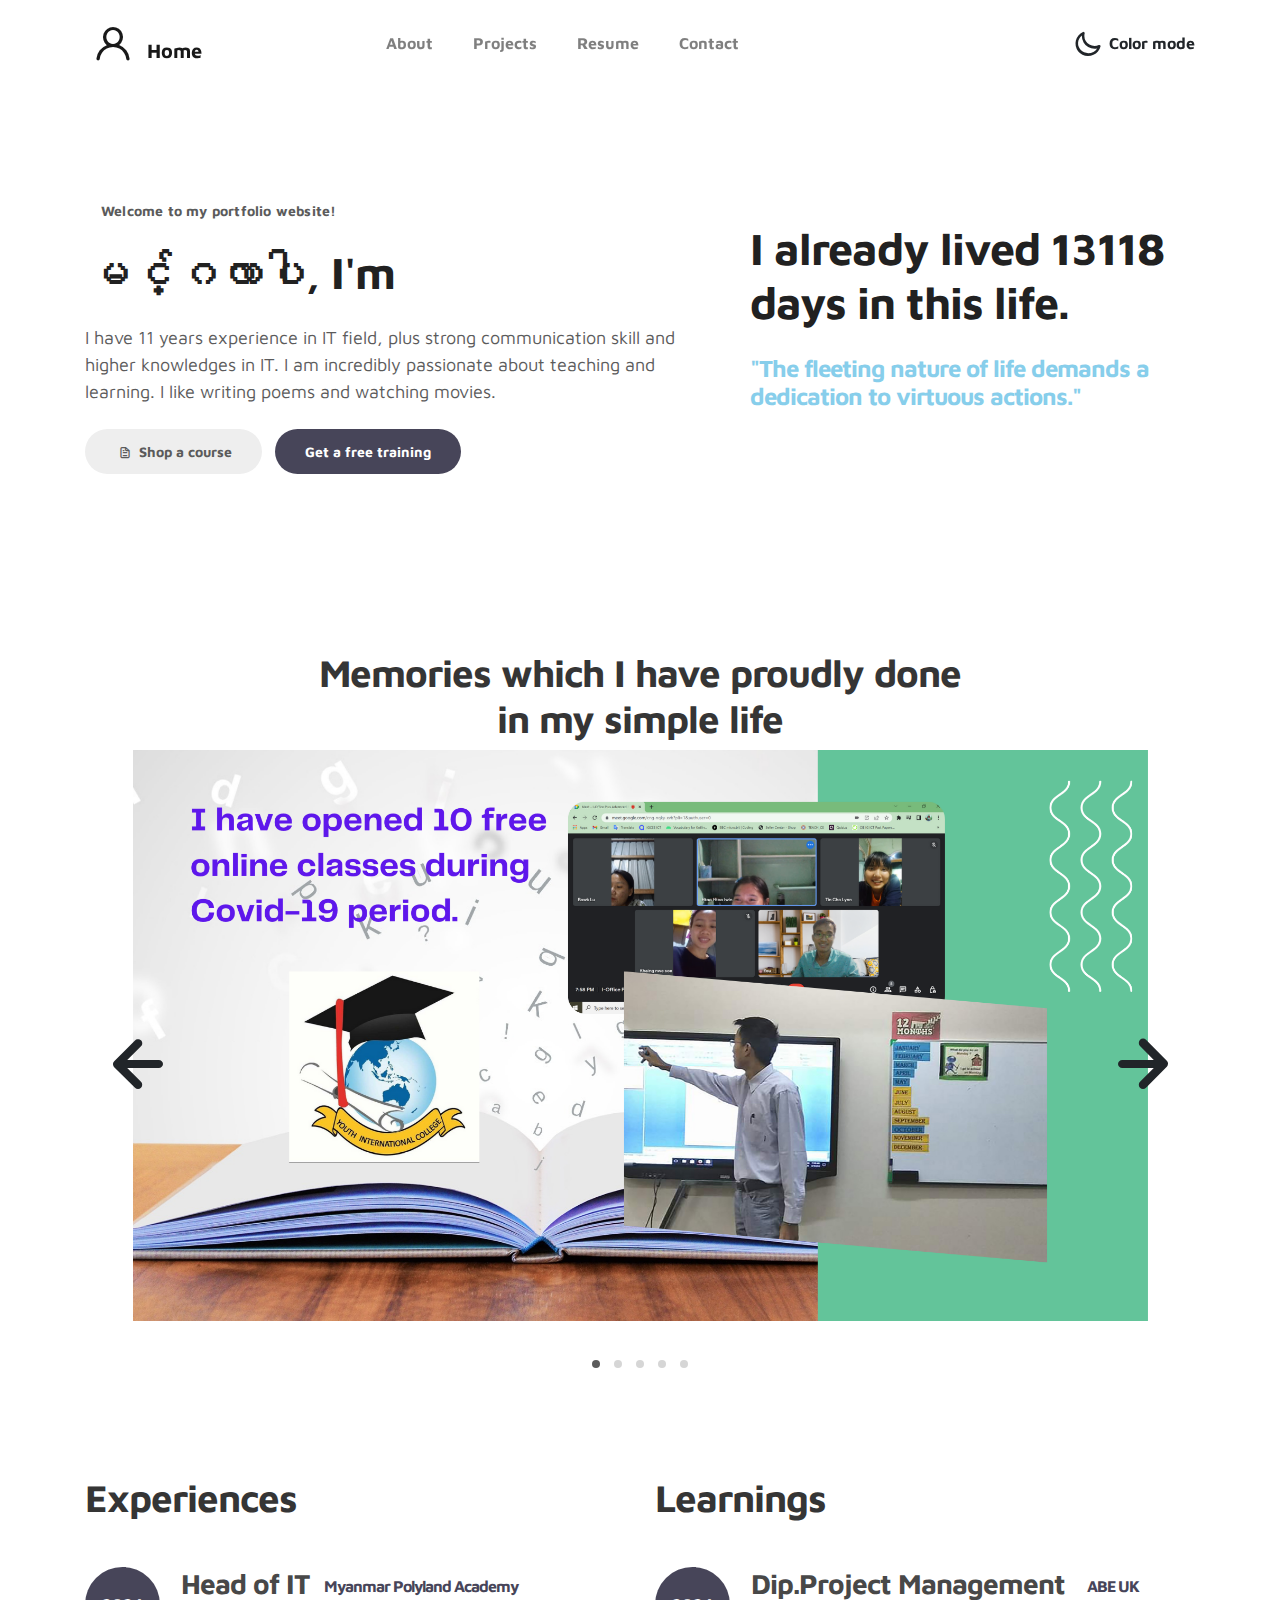
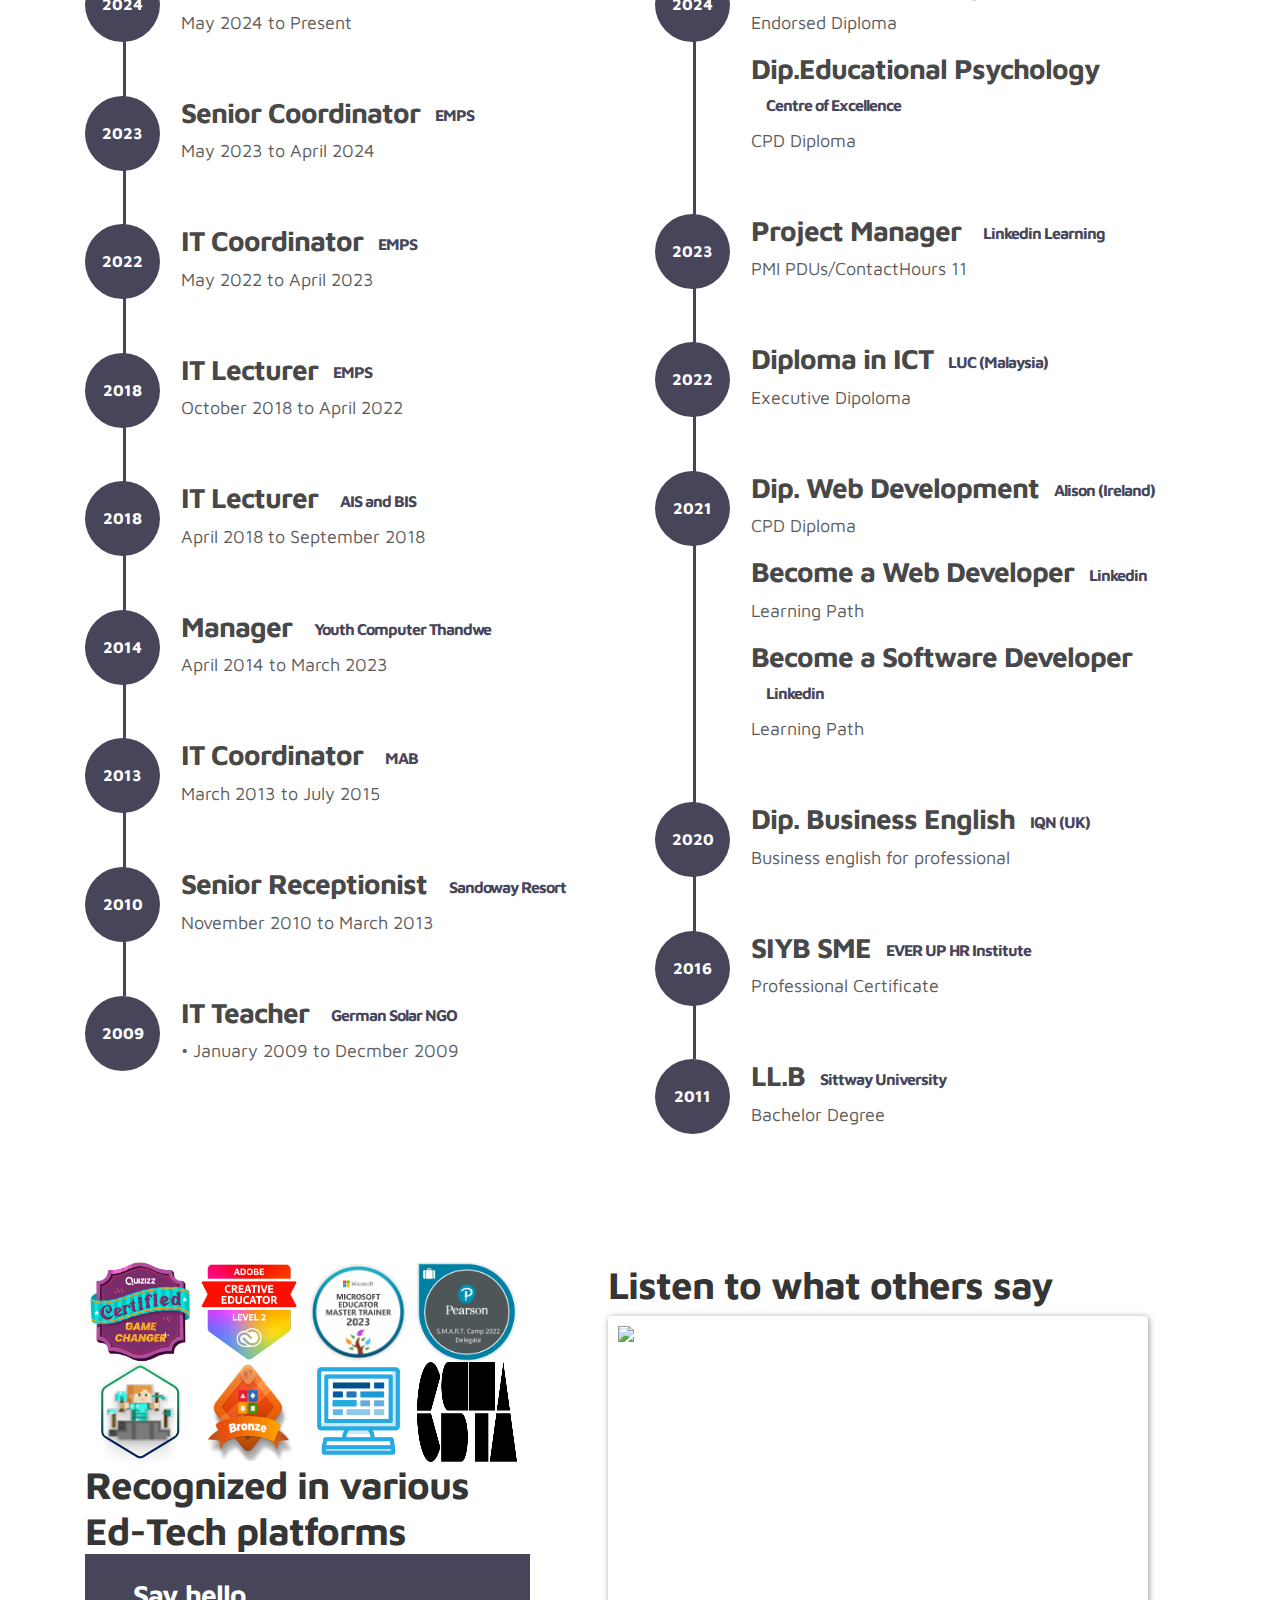
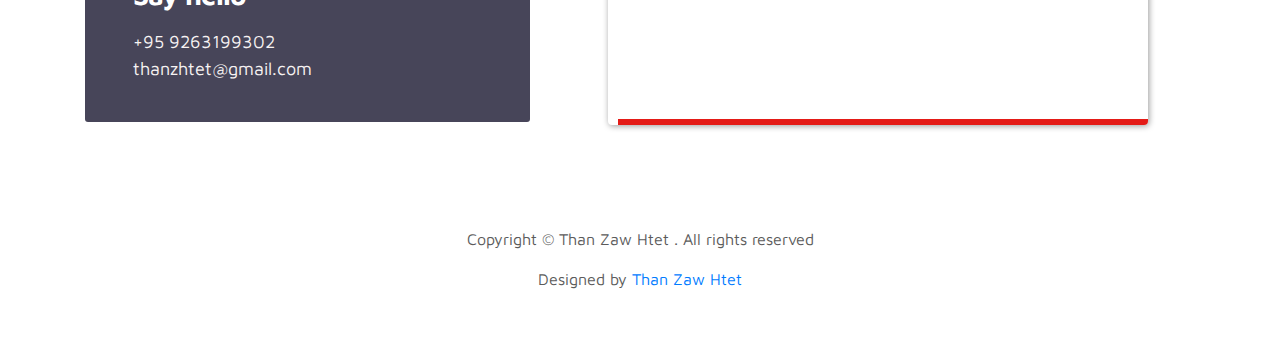
==== index.html @ 82975d12 "Update index.html" ====
<!doctype html>
<html lang="en">
  <head>
    <meta charset="utf-8">
    <meta name="viewport" content="width=device-width, initial-scale=1, shrink-to-fit=no">
    <meta name="description" content="">
    <meta name="author" content="">
    <meta name="google-site-verification" content="XHm0x9uwQrPWj2a5DqyfXg-ICWww1eu0hKMKcrEM4UM" />
    <title>Than Zaw Htet</title>

    <link rel="stylesheet" href="css/bootstrap.min.css">
    <link rel="stylesheet" href="css/unicons.css">
    <link rel="stylesheet" href="css/owl.carousel.min.css">
    <link rel="stylesheet" href="css/owl.theme.default.min.css">
    <link rel="stylesheet" href="css/style.css">

    <!-- MAIN STYLE -->
    <link rel="stylesheet" href="css/tooplate-style.css">
    
  </head>
  <body>

    <!-- MENU -->
    <nav class="navbar navbar-expand-sm navbar-light">
        <div class="container">
            <a class="navbar-brand" href="index.html"><i class='uil uil-user'></i> Home </a>

            <button class="navbar-toggler" type="button" data-toggle="collapse" data-target="#navbarNav" aria-controls="navbarNav" aria-expanded="false"
                aria-label="Toggle navigation">
                <span class="navbar-toggler-icon"></span>
                <span class="navbar-toggler-icon"></span>
                <span class="navbar-toggler-icon"></span>
            </button>

            <div class="collapse navbar-collapse" id="navbarNav">
                <ul class="navbar-nav mx-auto">
                    <li class="nav-item">
                        <a href="#about" class="nav-link"><span data-hover="About">About</span></a>
                    </li>
                    <li class="nav-item">
                        <a href="#project" class="nav-link"><span data-hover="Projects">Projects</span></a>
                    </li>
                    <li class="nav-item">
                        <a href="#resume" class="nav-link"><span data-hover="Resume">Resume</span></a>
                    </li>
                    <li class="nav-item">
                        <a href="#contact" class="nav-link"><span data-hover="Contact">Contact</span></a>
                    </li>
                </ul>

                <ul class="navbar-nav ml-lg-auto">
                    <div class="ml-lg-4">
                      <div class="color-mode d-lg-flex justify-content-center align-items-center">
                        <i class="color-mode-icon"></i>
                        Color mode
                      </div>
                    </div>
                </ul>
            </div>
        </div>
    </nav>

    <!-- ABOUT -->
        <section class="about full-screen d-lg-flex justify-content-center align-items-center" id="about">
        <div class="container">
            <div class="row">
                
                <div class="col-lg-7 col-md-12 col-12 d-flex align-items-center">
                    <div class="about-text">
                        <small class="small-text">Welcome to <span class="mobile-block">my portfolio website!</span></small>
                        <h1 class="animated animated-text">
                            <span class="mr-2">မင်္ဂလာပါ, I'm</span>
                                <div class="animated-info">
                                    <span class="animated-item">Than Zaw Htet</span>
                                    <span class="animated-item">Educator</span>
                                    <span class="animated-item">Course Creator</span>
                                </div>
                        </h1>
    
                        <p>I have 11 years experience in IT field, plus strong communication skill and higher knowledges in IT. 
                          I am incredibly passionate about teaching and learning. I like writing poems and watching movies.</p>
                        
                        <div class="custom-btn-group mt-4">
                           <a href="course.html" class="btn mr-lg-2 custom-btn"><i class='uil uil-file-alt'></i> Shop a course </a>
                          <a href="https://www.youtube.com/channel/UC6dgFjo3fznU4CC0mHJeZIg?sub_confirmation=1" class="btn custom-btn custom-btn-bg custom-btn-link"> Get a free training </a>
                        </div>
                    </div>
                </div>
    
                <!-- New Section to Display Days Lived -->
                <div class="col-lg-5 col-md-12 col-12 align-items-center">
                    <h1 id="days-lived" class="days-lived-text"></h1>  

                	<h4 style=color:skyblue;> "The fleeting nature of life demands a dedication to virtuous actions." </h4>
            </div>
             
        </div>
    </section>
    
    <script>
        function calculateDaysLived() {
            const birthDate = new Date(1990, 7, 24); // Year, Month (0-indexed), Day
            const today = new Date();
            const differenceInTime = today - birthDate;
            const daysLived = Math.floor(differenceInTime / (1000 * 60 * 60 * 24));
    
            document.getElementById("days-lived").textContent = `I already lived ${daysLived} days in this life.`;
        }
    
        // Call the function on page load
        calculateDaysLived();
    </script>

    <!-- PROJECTS -->
    <section class="project py-5" id="project">
        <div class="container">
                
                <div class="row">
                  <div class="col-lg-11 text-center mx-auto col-12">

                      <div class="col-lg-8 mx-auto">
                        <h2>Memories which I have proudly done in my simple life</h2>
                      </div>

                      <div class="owl-carousel owl-theme">
                        <div class="item">
                          <div class="project-info">
                            <img src="images/photo1.png" class="img-fluid" alt="project image">
                          </div>
                        </div>

                        <div class="item">
                          <div class="project-info">
                            <img src="images/photo2.png" class="img-fluid" alt="project image">
                          </div>
                        </div>

                        <div class="item">
                          <div class="project-info">
                            <img src="images/photo3.png" class="img-fluid" alt="project image">
                          </div>
                        </div>

                        <div class="item">
                          <div class="project-info">
                            <img src="images/photo4.png" class="img-fluid" alt="project image">
                          </div>
                        </div>

                        <div class="item">
                          <div class="project-info">
                            <img src="images/photo5.png" class="img-fluid" alt="project image">
                          </div>
                        </div>
                      </div>

                  </div>
                </div>
        </div>
    </section>

    <!-- FEATURES -->
        <section class="resume py-5 d-lg-flex justify-content-center align-items-center" id="resume">
        <div class="container">
            <div class="row">
                <div class="col-lg-6 col-12">
                  <h2 class="mb-4">Experiences</h2>

                    <div class="timeline">
                       <div class="timeline-wrapper">
                             <div class="timeline-yr">
                                  <span>2024</span>
                             </div>
                             <div class="timeline-info">
                                  <h3><span>Head of IT</span><small> Myanmar Polyland Academy </small></h3>
                                  <p>May 2024 to Present </p>
                             </div>
                        </div>
                       <div class="timeline-wrapper">
                             <div class="timeline-yr">
                                  <span>2023</span>
                             </div>
                             <div class="timeline-info">
                                  <h3><span>Senior Coordinator</span><small> EMPS </small></h3>
                                  <p>May 2023 to April 2024 </p>
                             </div>
                        </div>
                        <div class="timeline-wrapper">
                             <div class="timeline-yr">
                                  <span>2022</span>
                             </div>
                             <div class="timeline-info">
                                  <h3><span>IT Coordinator</span><small> EMPS </small></h3>
                                  <p>May 2022 to April 2023 </p>
                             </div>
                        </div>
                            <div class="timeline-wrapper">
                             <div class="timeline-yr">
                                  <span>2018</span>
                             </div>
                             <div class="timeline-info">
                                  <h3><span>IT Lecturer</span><small> EMPS </small></h3>
                                  <p> October 2018 to April 2022</p>
                             </div>
                        </div>
                        <div class="timeline-wrapper">
                            <div class="timeline-yr">
                                <span>2018</span>
                            </div>
                            <div class="timeline-info">
                                <h3><span>IT Lecturer </span><small> AIS and BIS </small></h3>
                                <p> April 2018 to September 2018 </p>
                            </div>
                        </div>
            
                        <div class="timeline-wrapper">
                            <div class="timeline-yr">
                                <span>2014</span>
                            </div>
                            <div class="timeline-info">
                                <h3><span>Manager </span><small> Youth Computer Thandwe </small></h3>
                                <p> April 2014 to March 2023 </p>
                            </div>
                        </div>
                      
                        <div class="timeline-wrapper">
                            <div class="timeline-yr">
                                <span>2013</span>
                            </div>
                            <div class="timeline-info">
                                <h3><span> IT Coordinator </span><small>MAB</small></h3>
                                <p>March 2013 to July 2015 </p>
                            </div>
                        </div>
                        
                        <div class="timeline-wrapper">
                            <div class="timeline-yr">
                                <span>2010</span>
                            </div>
                            <div class="timeline-info">
                                <h3><span>Senior Receptionist <small>Sandoway Resort</small></h3>
                                <p> November 2010 to March 2013 </p>
                            </div>
                        </div>
                        <div class="timeline-wrapper">
                            <div class="timeline-yr">
                                <span>2009</span>
                            </div>
                            <div class="timeline-info">
                                <h3><span>IT Teacher <small>German Solar NGO </small></h3>
                                <p>• January 2009 to Decmber 2009</p>
                            </div>
                        </div>
                    </div>
                </div>

               <div class="col-lg-6 col-12">
                  <h2 class="mb-4 mobile-mt-2">Learnings</h2>

                    <div class="timeline">
                        <div class="timeline-wrapper">
                            <div class="timeline-yr">
                                <span> 2024</span>
                            </div>
                            <div class="timeline-info">
                                <h3><span> Dip.Project Management </span><small> ABE UK </small></h3>
                                <p> Endorsed Diploma </p>
                            </div>
                            <div class="timeline-info">
                                <h3><span> Dip.Educational Psychology </span><small> Centre of Excellence </small></h3>
                                <p> CPD Diploma </p>
                            </div>
                        </div>
                    
                       
                         <div class="timeline-wrapper">
                            <div class="timeline-yr">
                                <span>2023</span>
                            </div>
                            <div class="timeline-info">
                                <h3><span>Project Manager </span><small> Linkedin Learning </small></h3>
                                <p> PMI PDUs/ContactHours 11 </p>
                            </div>
                        </div>
                        <div class="timeline-wrapper">
                             <div class="timeline-yr">
                                  <span>2022</span>
                             </div>
                             <div class="timeline-info">
                                  <h3><span>Diploma in ICT</span><small>LUC (Malaysia)</small></h3>
                                  <p> Executive Dipoloma </p>
                             </div>
                        </div>

                        <div class="timeline-wrapper">
                            <div class="timeline-yr">
                                <span>2021</span>
                            </div>
                            <div class="timeline-info">
                                <h3><span>Dip. Web Development</span><small>Alison (Ireland)</small></h3>
                                <p> CPD Diploma </p>
                            </div>

                            <div class="timeline-info">
                                <h3><span> Become a Web Developer</span><small> Linkedin </small></h3>
                                <p> Learning Path </p>
                            </div>
                            
                            <div class="timeline-info">
                                <h3><span>Become a Software Developer </span><small> Linkedin</small></h3>
                                <p> Learning Path </p>
                            </div>
                        </div>
                        
                        <div class="timeline-wrapper">
                            <div class="timeline-yr">
                                <span>2020</span>
                            </div>
                            <div class="timeline-info">
                                <h3><span>Dip. Business English</span><small> IQN (UK) </small></h3>
                                <p> Business english for professional </p>
                            </div>
                        </div>
                      
                      <div class="timeline-wrapper">
                            <div class="timeline-yr">
                                <span>2016</span>
                            </div>
                            <div class="timeline-info">
                                <h3><span>SIYB SME</span><small> EVER UP HR Institute </small></h3>
                                <p> Professional Certificate </p>
                            </div>
                        </div>
                      
                        <div class="timeline-wrapper">
                            <div class="timeline-yr">
                                <span>2011</span>
                            </div>
                            <div class="timeline-info">
                                <h3><span>LL.B</span><small> Sittway University </small></h3>
                                <p> Bachelor Degree </p>
                            </div>
                    </div>
                </div>
                
            </div>
        </div>
    </section>

    <!-- CONTACT -->
    <section class="contact py-5" id="contact">
      <div class="container">
        <div class="row">
          
          <div class="col-lg-5 mr-lg-5 col-12">
            <div class="recommendation">
          <img src="images/game.png" width="100px" height="100px">
           <img src="images/adobe.png" width="100px" height="100px">
           <img src="images/microsoft.png" width="100px" height="100px">
           <img src="images/pearson.png" width="100px" height="100px">
           <br>
           <br>
           <img src="images/minecraft.svg" width="100px" height="100px">
           <img src="images/kahoot.png" width="100px" height="100px">
           <img src="images/codehs.png" width="100px" height="100px">
           <img src="images/CSTA.png" width="100px" height="100px">
           <br>
           <h2> Recognized in various Ed-Tech platforms </h2>
            </div>

            <div class="contact-info d-flex justify-content-between align-items-center py-4 px-lg-5">
                <div class="contact-info-item">
                  <h3 class="mb-3 text-white">Say hello</h3>
                  <p class="footer-text mb-0"><a href="tel:+959263199302">+95 9263199302</p>
                  <p><a href="mailto:thanzhtet@gmail.com">thanzhtet@gmail.com</a></p>
                </div>
            </div>
          </div>

          <div class="col-lg-6 col-12">
            
              <h2>Listen to what others say</h2>

             <!--Basic structure of slider-->
<section class="auto-slider">
            <div id="slider">
                <figure>
                    <img src="images/review1.jpg" alt="Image">
                    <img src="images/review7.jpg" alt="Image">
                    <img src="images/review2.jpg" alt="Image">
                    <img src="images/review8.jpg" alt="Image">
                    <img src="images/review9.jpg" alt="Image">
                </figure>
                <div class="indicator"></div>
    </div>
</section>
           
          </div>

        </div>
      </div>
    </section>

    <!--Start of Tawk.to Script-->
<script type="text/javascript">
var Tawk_API=Tawk_API||{}, Tawk_LoadStart=new Date();
(function(){
var s1=document.createElement("script"),s0=document.getElementsByTagName("script")[0];
s1.async=true;
s1.src='https://embed.tawk.to/6784ce5caf5bfec1dbeab540/1ihhrse7c';
s1.charset='UTF-8';
s1.setAttribute('crossorigin','*');
s0.parentNode.insertBefore(s1,s0);
})();
</script>
<!--End of Tawk.to Script-->
         

    <!-- FOOTER -->
     <footer class="footer py-5">
          <div class="container">
               <div class="row">

                    <div class="col-lg-12 col-12">                                
                        <p class="copyright-text text-center">Copyright &copy; Than Zaw Htet . All rights reserved
                        </p>
                        <p class="copyright-text text-center">Designed by <a rel="nofollow" href="https://www.facebook.com/stlamyanmar">Than Zaw Htet</a></p>
                    </div>
                    
               </div>
          </div>
     </footer>

    <script src="js/jquery-3.3.1.min.js"></script>
    <script src="js/popper.min.js"></script>
    <script src="js/bootstrap.min.js"></script>
    <script src="js/Headroom.js"></script>
    <script src="js/jQuery.headroom.js"></script>
    <script src="js/owl.carousel.min.js"></script>
    <script src="js/smoothscroll.js"></script>
    <script src="js/custom.js"></script>

  </body>
</html>
---- css/unicons.css ----
@font-face {
  font-family: 'unicons';
  src: url('../font/unicons.eot?42479262');
  src: url('../font/unicons.eot?42479262#iefix') format('embedded-opentype'),
       url('../font/unicons.woff2?42479262') format('woff2'),
       url('../font/unicons.woff?42479262') format('woff'),
       url('../font/unicons.ttf?42479262') format('truetype'),
       url('../font/unicons.svg?42479262#unicons') format('svg');
  font-weight: normal;
  font-style: normal;
}
/* Chrome hack: SVG is rendered more smooth in Windozze. 100% magic, uncomment if you need it. */
/* Note, that will break hinting! In other OS-es font will be not as sharp as it could be */
/*
@media screen and (-webkit-min-device-pixel-ratio:0) {
  @font-face {
    font-family: 'unicons';
    src: url('../font/unicons.svg?42479262#unicons') format('svg');
  }
}
*/
 
 [class^="uil-"]:before, [class*=" uil-"]:before {
  font-family: "unicons";
  font-style: normal;
  font-weight: normal;
  speak: none;
 
  display: inline-block;
  text-decoration: inherit;
  width: 1em;
  margin-right: .2em;
  text-align: center;
  /* opacity: .8; */
 
  /* For safety - reset parent styles, that can break glyph codes*/
  font-variant: normal;
  text-transform: none;
 
  /* fix buttons height, for twitter bootstrap */
  line-height: 1em;
 
  /* Animation center compensation - margins should be symmetric */
  /* remove if not needed */
  margin-left: .2em;
 
  /* you can be more comfortable with increased icons size */
  /* font-size: 120%; */
 
  /* Font smoothing. That was taken from TWBS */
  -webkit-font-smoothing: antialiased;
  -moz-osx-font-smoothing: grayscale;
 
  /* Uncomment for 3D effect */
  /* text-shadow: 1px 1px 1px rgba(127, 127, 127, 0.3); */
}
 
.uil-abacus:before { content: '\e800'; } /* '' */
.uil-accessible-icon-alt:before { content: '\e801'; } /* '' */
.uil-adjust-alt:before { content: '\e802'; } /* '' */
.uil-adjust-circle:before { content: '\e803'; } /* '' */
.uil-adjust-half:before { content: '\e804'; } /* '' */
.uil-adjust:before { content: '\e805'; } /* '' */
.uil-airplay:before { content: '\e806'; } /* '' */
.uil-align-alt:before { content: '\e807'; } /* '' */
.uil-align-center-alt:before { content: '\e808'; } /* '' */
.uil-align-center-h:before { content: '\e809'; } /* '' */
.uil-align-center-justify:before { content: '\e80a'; } /* '' */
.uil-align-center-v:before { content: '\e80b'; } /* '' */
.uil-align-center:before { content: '\e80c'; } /* '' */
.uil-align-justify:before { content: '\e80d'; } /* '' */
.uil-align-left-justify:before { content: '\e80e'; } /* '' */
.uil-align-left:before { content: '\e80f'; } /* '' */
.uil-align-letter-right:before { content: '\e810'; } /* '' */
.uil-align-right-justify:before { content: '\e811'; } /* '' */
.uil-align-right:before { content: '\e812'; } /* '' */
.uil-align:before { content: '\e813'; } /* '' */
.uil-ambulance:before { content: '\e814'; } /* '' */
.uil-analysis:before { content: '\e815'; } /* '' */
.uil-analytics:before { content: '\e816'; } /* '' */
.uil-anchor:before { content: '\e817'; } /* '' */
.uil-android-phone-slash:before { content: '\e818'; } /* '' */
.uil-angle-double-down:before { content: '\e819'; } /* '' */
.uil-angle-double-left:before { content: '\e81a'; } /* '' */
.uil-angle-double-right:before { content: '\e81b'; } /* '' */
.uil-angle-double-up:before { content: '\e81c'; } /* '' */
.uil-angle-down:before { content: '\e81d'; } /* '' */
.uil-angle-left:before { content: '\e81e'; } /* '' */
.uil-angle-right-b:before { content: '\e81f'; } /* '' */
.uil-angle-right:before { content: '\e820'; } /* '' */
.uil-angle-up:before { content: '\e821'; } /* '' */
.uil-annoyed-alt:before { content: '\e822'; } /* '' */
.uil-annoyed:before { content: '\e823'; } /* '' */
.uil-apps:before { content: '\e824'; } /* '' */
.uil-archive-alt:before { content: '\e825'; } /* '' */
.uil-archive:before { content: '\e826'; } /* '' */
.uil-arrow-break:before { content: '\e827'; } /* '' */
.uil-arrow-circle-down:before { content: '\e828'; } /* '' */
.uil-arrow-circle-left:before { content: '\e829'; } /* '' */
.uil-arrow-circle-right:before { content: '\e82a'; } /* '' */
.uil-arrow-circle-up:before { content: '\e82b'; } /* '' */
.uil-arrow-compress-h:before { content: '\e82c'; } /* '' */
.uil-arrow-down-left:before { content: '\e82d'; } /* '' */
.uil-arrow-down-right:before { content: '\e82e'; } /* '' */
.uil-arrow-down:before { content: '\e82f'; } /* '' */
.uil-arrow-from-right:before { content: '\e830'; } /* '' */
.uil-arrow-from-top:before { content: '\e831'; } /* '' */
.uil-arrow-growth:before { content: '\e832'; } /* '' */
.uil-arrow-left:before { content: '\e833'; } /* '' */
.uil-arrow-random:before { content: '\e834'; } /* '' */
.uil-arrow-resize-diagonal:before { content: '\e835'; } /* '' */
.uil-arrow-right:before { content: '\e836'; } /* '' */
.uil-arrow-to-bottom:before { content: '\e837'; } /* '' */
.uil-arrow-to-right:before { content: '\e838'; } /* '' */
.uil-arrow-up-left:before { content: '\e839'; } /* '' */
.uil-arrow-up-right:before { content: '\e83a'; } /* '' */
.uil-arrow-up:before { content: '\e83b'; } /* '' */
.uil-arrows-h-alt:before { content: '\e83c'; } /* '' */
.uil-arrows-h:before { content: '\e83d'; } /* '' */
.uil-arrows-left-down:before { content: '\e83e'; } /* '' */
.uil-arrows-maximize:before { content: '\e83f'; } /* '' */
.uil-arrows-merge:before { content: '\e840'; } /* '' */
.uil-arrows-resize-h:before { content: '\e841'; } /* '' */
.uil-arrows-resize-v:before { content: '\e842'; } /* '' */
.uil-arrows-resize:before { content: '\e843'; } /* '' */
.uil-arrows-right-down:before { content: '\e844'; } /* '' */
.uil-arrows-shrink-h:before { content: '\e845'; } /* '' */
.uil-arrows-shrink-v:before { content: '\e846'; } /* '' */
.uil-arrows-up-right:before { content: '\e847'; } /* '' */
.uil-arrows-v-alt:before { content: '\e848'; } /* '' */
.uil-arrows-v:before { content: '\e849'; } /* '' */
.uil-at:before { content: '\e84a'; } /* '' */
.uil-atm-card:before { content: '\e84b'; } /* '' */
.uil-atom:before { content: '\e84c'; } /* '' */
.uil-auto-flash:before { content: '\e84d'; } /* '' */
.uil-award-alt:before { content: '\e84e'; } /* '' */
.uil-award:before { content: '\e84f'; } /* '' */
.uil-baby-carriage:before { content: '\e850'; } /* '' */
.uil-backpack:before { content: '\e851'; } /* '' */
.uil-backspace:before { content: '\e852'; } /* '' */
.uil-backward:before { content: '\e853'; } /* '' */
.uil-bag-alt:before { content: '\e854'; } /* '' */
.uil-bag-slash:before { content: '\e855'; } /* '' */
.uil-bag:before { content: '\e856'; } /* '' */
.uil-ball:before { content: '\e857'; } /* '' */
.uil-ban:before { content: '\e858'; } /* '' */
.uil-bars:before { content: '\e859'; } /* '' */
.uil-basketball-hoop:before { content: '\e85a'; } /* '' */
.uil-basketball:before { content: '\e85b'; } /* '' */
.uil-battery-bolt:before { content: '\e85c'; } /* '' */
.uil-battery-empty:before { content: '\e85d'; } /* '' */
.uil-bed-double:before { content: '\e85e'; } /* '' */
.uil-bed:before { content: '\e85f'; } /* '' */
.uil-bell-school:before { content: '\e860'; } /* '' */
.uil-bell-slash:before { content: '\e861'; } /* '' */
.uil-bill:before { content: '\e862'; } /* '' */
.uil-bitcoin-circle:before { content: '\e863'; } /* '' */
.uil-bitcoin:before { content: '\e864'; } /* '' */
.uil-bluetooth-b:before { content: '\e865'; } /* '' */
.uil-bolt-alt:before { content: '\e866'; } /* '' */
.uil-bolt-slash:before { content: '\e867'; } /* '' */
.uil-bolt:before { content: '\e868'; } /* '' */
.uil-book-alt:before { content: '\e869'; } /* '' */
.uil-book-medical:before { content: '\e86a'; } /* '' */
.uil-book-open:before { content: '\e86b'; } /* '' */
.uil-book-reader:before { content: '\e86c'; } /* '' */
.uil-book:before { content: '\e86d'; } /* '' */
.uil-bookmark-full:before { content: '\e86e'; } /* '' */
.uil-bookmark:before { content: '\e86f'; } /* '' */
.uil-books:before { content: '\e870'; } /* '' */
.uil-boombox:before { content: '\e871'; } /* '' */
.uil-border-alt:before { content: '\e872'; } /* '' */
.uil-border-bottom:before { content: '\e873'; } /* '' */
.uil-border-clear:before { content: '\e874'; } /* '' */
.uil-border-horizontal:before { content: '\e875'; } /* '' */
.uil-border-inner:before { content: '\e876'; } /* '' */
.uil-border-left:before { content: '\e877'; } /* '' */
.uil-border-out:before { content: '\e878'; } /* '' */
.uil-border-right:before { content: '\e879'; } /* '' */
.uil-border-top:before { content: '\e87a'; } /* '' */
.uil-border-vertical:before { content: '\e87b'; } /* '' */
.uil-box:before { content: '\e87c'; } /* '' */
.uil-briefcase-alt:before { content: '\e87d'; } /* '' */
.uil-briefcase:before { content: '\e87e'; } /* '' */
.uil-bright:before { content: '\e87f'; } /* '' */
.uil-brightness-empty:before { content: '\e880'; } /* '' */
.uil-brightness-half:before { content: '\e881'; } /* '' */
.uil-brightness-low:before { content: '\e882'; } /* '' */
.uil-brightness-minus:before { content: '\e883'; } /* '' */
.uil-brightness-plus:before { content: '\e884'; } /* '' */
.uil-brightness:before { content: '\e885'; } /* '' */
.uil-bring-bottom:before { content: '\e886'; } /* '' */
.uil-bring-front:before { content: '\e887'; } /* '' */
.uil-brush-alt:before { content: '\e888'; } /* '' */
.uil-bug:before { content: '\e889'; } /* '' */
.uil-building:before { content: '\e88a'; } /* '' */
.uil-bullseye:before { content: '\e88b'; } /* '' */
.uil-bus-alt:before { content: '\e88c'; } /* '' */
.uil-bus-school:before { content: '\e88d'; } /* '' */
.uil-bus:before { content: '\e88e'; } /* '' */
.uil-calcualtor:before { content: '\e88f'; } /* '' */
.uil-calculator-alt:before { content: '\e890'; } /* '' */
.uil-calendar-alt:before { content: '\e891'; } /* '' */
.uil-calendar-slash:before { content: '\e892'; } /* '' */
.uil-calender:before { content: '\e893'; } /* '' */
.uil-calling:before { content: '\e894'; } /* '' */
.uil-camera-plus:before { content: '\e895'; } /* '' */
.uil-camera-slash:before { content: '\e896'; } /* '' */
.uil-camera:before { content: '\e897'; } /* '' */
.uil-cancel:before { content: '\e898'; } /* '' */
.uil-capsule:before { content: '\e899'; } /* '' */
.uil-capture:before { content: '\e89a'; } /* '' */
.uil-car-sideview:before { content: '\e89b'; } /* '' */
.uil-car-slash:before { content: '\e89c'; } /* '' */
.uil-car-wash:before { content: '\e89d'; } /* '' */
.uil-car:before { content: '\e89e'; } /* '' */
.uil-card-atm:before { content: '\e89f'; } /* '' */
.uil-caret-right:before { content: '\e8a0'; } /* '' */
.uil-cart:before { content: '\e8a1'; } /* '' */
.uil-cell:before { content: '\e8a2'; } /* '' */
.uil-celsius:before { content: '\e8a3'; } /* '' */
.uil-chart-bar-alt:before { content: '\e8a4'; } /* '' */
.uil-chart-bar:before { content: '\e8a5'; } /* '' */
.uil-chart-down:before { content: '\e8a6'; } /* '' */
.uil-chart-growth-alt:before { content: '\e8a7'; } /* '' */
.uil-chart-growth:before { content: '\e8a8'; } /* '' */
.uil-chart-line:before { content: '\e8a9'; } /* '' */
.uil-chart-pie-alt:before { content: '\e8aa'; } /* '' */
.uil-chart-pie:before { content: '\e8ab'; } /* '' */
.uil-chart:before { content: '\e8ac'; } /* '' */
.uil-chat-bubble-user:before { content: '\e8ad'; } /* '' */
.uil-chat-info:before { content: '\e8ae'; } /* '' */
.uil-chat:before { content: '\e8af'; } /* '' */
.uil-check-circle:before { content: '\e8b0'; } /* '' */
.uil-check-square:before { content: '\e8b1'; } /* '' */
.uil-check:before { content: '\e8b2'; } /* '' */
.uil-circle-layer:before { content: '\e8b3'; } /* '' */
.uil-circle:before { content: '\e8b4'; } /* '' */
.uil-circuit:before { content: '\e8b5'; } /* '' */
.uil-clapper-board:before { content: '\e8b6'; } /* '' */
.uil-clipboard-alt:before { content: '\e8b7'; } /* '' */
.uil-clipboard-blank:before { content: '\e8b8'; } /* '' */
.uil-clipboard-notes:before { content: '\e8b9'; } /* '' */
.uil-clipboard:before { content: '\e8ba'; } /* '' */
.uil-clock-eight:before { content: '\e8bb'; } /* '' */
.uil-clock-five:before { content: '\e8bc'; } /* '' */
.uil-clock-nine:before { content: '\e8bd'; } /* '' */
.uil-clock-seven:before { content: '\e8be'; } /* '' */
.uil-clock-ten:before { content: '\e8bf'; } /* '' */
.uil-clock-three:before { content: '\e8c0'; } /* '' */
.uil-clock-two:before { content: '\e8c1'; } /* '' */
.uil-clock:before { content: '\e8c2'; } /* '' */
.uil-closed-captioning:before { content: '\e8c3'; } /* '' */
.uil-cloud-block:before { content: '\e8c4'; } /* '' */
.uil-cloud-bookmark:before { content: '\e8c5'; } /* '' */
.uil-cloud-check:before { content: '\e8c6'; } /* '' */
.uil-cloud-computing:before { content: '\e8c7'; } /* '' */
.uil-cloud-data-connection:before { content: '\e8c8'; } /* '' */
.uil-cloud-database-tree:before { content: '\e8c9'; } /* '' */
.uil-cloud-download:before { content: '\e8ca'; } /* '' */
.uil-cloud-drizzle:before { content: '\e8cb'; } /* '' */
.uil-cloud-exclamation:before { content: '\e8cc'; } /* '' */
.uil-cloud-hail:before { content: '\e8cd'; } /* '' */
.uil-cloud-heart:before { content: '\e8ce'; } /* '' */
.uil-cloud-info:before { content: '\e8cf'; } /* '' */
.uil-cloud-lock:before { content: '\e8d0'; } /* '' */
.uil-cloud-meatball:before { content: '\e8d1'; } /* '' */
.uil-cloud-moon-hail:before { content: '\e8d2'; } /* '' */
.uil-cloud-moon-meatball:before { content: '\e8d3'; } /* '' */
.uil-cloud-moon-rain:before { content: '\e8d4'; } /* '' */
.uil-cloud-moon-showers:before { content: '\e8d5'; } /* '' */
.uil-cloud-moon:before { content: '\e8d6'; } /* '' */
.uil-cloud-question:before { content: '\e8d7'; } /* '' */
.uil-cloud-rain-sun:before { content: '\e8d8'; } /* '' */
.uil-cloud-rain:before { content: '\e8d9'; } /* '' */
.uil-cloud-redo:before { content: '\e8da'; } /* '' */
.uil-cloud-set:before { content: '\e8db'; } /* '' */
.uil-cloud-share:before { content: '\e8dc'; } /* '' */
.uil-cloud-shield:before { content: '\e8dd'; } /* '' */
.uil-cloud-showers-alt:before { content: '\e8de'; } /* '' */
.uil-cloud-showers-heavy:before { content: '\e8df'; } /* '' */
.uil-cloud-showers:before { content: '\e8e0'; } /* '' */
.uil-cloud-slash:before { content: '\e8e1'; } /* '' */
.uil-cloud-sun-hail:before { content: '\e8e2'; } /* '' */
.uil-cloud-sun-meatball:before { content: '\e8e3'; } /* '' */
.uil-cloud-sun-rain-alt:before { content: '\e8e4'; } /* '' */
.uil-cloud-sun-rain:before { content: '\e8e5'; } /* '' */
.uil-cloud-sun-tear:before { content: '\e8e6'; } /* '' */
.uil-cloud-sun:before { content: '\e8e7'; } /* '' */
.uil-cloud-times:before { content: '\e8e8'; } /* '' */
.uil-cloud-unlock:before { content: '\e8e9'; } /* '' */
.uil-cloud-upload:before { content: '\e8ea'; } /* '' */
.uil-cloud-wifi:before { content: '\e8eb'; } /* '' */
.uil-cloud-wind:before { content: '\e8ec'; } /* '' */
.uil-cloud:before { content: '\e8ed'; } /* '' */
.uil-clouds:before { content: '\e8ee'; } /* '' */
.uil-club:before { content: '\e8ef'; } /* '' */
.uil-code:before { content: '\e8f0'; } /* '' */
.uil-coffee:before { content: '\e8f1'; } /* '' */
.uil-cog:before { content: '\e8f2'; } /* '' */
.uil-coins:before { content: '\e8f3'; } /* '' */
.uil-columns:before { content: '\e8f4'; } /* '' */
.uil-comment-alt-block:before { content: '\e8f5'; } /* '' */
.uil-comment-alt-chart-lines:before { content: '\e8f6'; } /* '' */
.uil-comment-alt-check:before { content: '\e8f7'; } /* '' */
.uil-comment-alt-dots:before { content: '\e8f8'; } /* '' */
.uil-comment-alt-download:before { content: '\e8f9'; } /* '' */
.uil-comment-alt-edit:before { content: '\e8fa'; } /* '' */
.uil-comment-alt-exclamation:before { content: '\e8fb'; } /* '' */
.uil-comment-alt-heart:before { content: '\e8fc'; } /* '' */
.uil-comment-alt-image:before { content: '\e8fd'; } /* '' */
.uil-comment-alt-info:before { content: '\e8fe'; } /* '' */
.uil-comment-alt-lines:before { content: '\e8ff'; } /* '' */
.uil-comment-alt-lock:before { content: '\e900'; } /* '' */
.uil-comment-alt-medical:before { content: '\e901'; } /* '' */
.uil-comment-alt-message:before { content: '\e902'; } /* '' */
.uil-comment-alt-notes:before { content: '\e903'; } /* '' */
.uil-comment-alt-plus:before { content: '\e904'; } /* '' */
.uil-comment-alt-question:before { content: '\e905'; } /* '' */
.uil-comment-alt-redo:before { content: '\e906'; } /* '' */
.uil-comment-alt-search:before { content: '\e907'; } /* '' */
.uil-comment-alt-share:before { content: '\e908'; } /* '' */
.uil-comment-alt-shield:before { content: '\e909'; } /* '' */
.uil-comment-alt-upload:before { content: '\e90a'; } /* '' */
.uil-comment-alt-verify:before { content: '\e90b'; } /* '' */
.uil-comment-alt:before { content: '\e90c'; } /* '' */
.uil-comment-block:before { content: '\e90d'; } /* '' */
.uil-comment-chart-line:before { content: '\e90e'; } /* '' */
.uil-comment-check:before { content: '\e90f'; } /* '' */
.uil-comment-dots:before { content: '\e910'; } /* '' */
.uil-comment-download:before { content: '\e911'; } /* '' */
.uil-comment-edit:before { content: '\e912'; } /* '' */
.uil-comment-exclamation:before { content: '\e913'; } /* '' */
.uil-comment-heart:before { content: '\e914'; } /* '' */
.uil-comment-image:before { content: '\e915'; } /* '' */
.uil-comment-info-alt:before { content: '\e916'; } /* '' */
.uil-comment-info:before { content: '\e917'; } /* '' */
.uil-comment-lines:before { content: '\e918'; } /* '' */
.uil-comment-lock:before { content: '\e919'; } /* '' */
.uil-comment-medical:before { content: '\e91a'; } /* '' */
.uil-comment-message:before { content: '\e91b'; } /* '' */
.uil-comment-notes:before { content: '\e91c'; } /* '' */
.uil-comment-plus:before { content: '\e91d'; } /* '' */
.uil-comment-question:before { content: '\e91e'; } /* '' */
.uil-comment-redo:before { content: '\e91f'; } /* '' */
.uil-comment-search:before { content: '\e920'; } /* '' */
.uil-comment-share:before { content: '\e921'; } /* '' */
.uil-comment-shield:before { content: '\e922'; } /* '' */
.uil-comment-slash:before { content: '\e923'; } /* '' */
.uil-comment-upload:before { content: '\e924'; } /* '' */
.uil-comment-verify:before { content: '\e925'; } /* '' */
.uil-comment:before { content: '\e926'; } /* '' */
.uil-comments-alt:before { content: '\e927'; } /* '' */
.uil-comments:before { content: '\e928'; } /* '' */
.uil-commnet-alt-slash:before { content: '\e929'; } /* '' */
.uil-compact-disc:before { content: '\e92a'; } /* '' */
.uil-compass:before { content: '\e92b'; } /* '' */
.uil-compress-alt-left:before { content: '\e92c'; } /* '' */
.uil-compress-alt:before { content: '\e92d'; } /* '' */
.uil-compress-arrows:before { content: '\e92e'; } /* '' */
.uil-compress-lines:before { content: '\e92f'; } /* '' */
.uil-compress-point:before { content: '\e930'; } /* '' */
.uil-compress-v:before { content: '\e931'; } /* '' */
.uil-compress:before { content: '\e932'; } /* '' */
.uil-computer-mouse:before { content: '\e933'; } /* '' */
.uil-confused:before { content: '\e934'; } /* '' */
.uil-constructor:before { content: '\e935'; } /* '' */
.uil-copy-alt:before { content: '\e936'; } /* '' */
.uil-copy-landscape:before { content: '\e937'; } /* '' */
.uil-copy:before { content: '\e938'; } /* '' */
.uil-copyright:before { content: '\e939'; } /* '' */
.uil-corner-down-left:before { content: '\e93a'; } /* '' */
.uil-corner-down-right-alt:before { content: '\e93b'; } /* '' */
.uil-corner-down-right:before { content: '\e93c'; } /* '' */
.uil-corner-left-down:before { content: '\e93d'; } /* '' */
.uil-corner-right-down:before { content: '\e93e'; } /* '' */
.uil-corner-up-left-alt:before { content: '\e93f'; } /* '' */
.uil-corner-up-left:before { content: '\e940'; } /* '' */
.uil-corner-up-right-alt:before { content: '\e941'; } /* '' */
.uil-corner-up-right:before { content: '\e942'; } /* '' */
.uil-creative-commons-pd-alt:before { content: '\e943'; } /* '' */
.uil-creative-commons-pd:before { content: '\e944'; } /* '' */
.uil-crockery:before { content: '\e945'; } /* '' */
.uil-crop-alt-rotate-left:before { content: '\e946'; } /* '' */
.uil-crop-alt-rotate-right:before { content: '\e947'; } /* '' */
.uil-crop-alt:before { content: '\e948'; } /* '' */
.uil-crosshair-alt:before { content: '\e949'; } /* '' */
.uil-crosshair:before { content: '\e94a'; } /* '' */
.uil-crosshairs:before { content: '\e94b'; } /* '' */
.uil-cube:before { content: '\e94c'; } /* '' */
.uil-data-sharing:before { content: '\e94d'; } /* '' */
.uil-database-alt:before { content: '\e94e'; } /* '' */
.uil-database:before { content: '\e94f'; } /* '' */
.uil-desert:before { content: '\e950'; } /* '' */
.uil-desktop-alt-slash:before { content: '\e951'; } /* '' */
.uil-desktop-alt:before { content: '\e952'; } /* '' */
.uil-desktop-cloud-alt:before { content: '\e953'; } /* '' */
.uil-desktop-slash:before { content: '\e954'; } /* '' */
.uil-desktop:before { content: '\e955'; } /* '' */
.uil-dialpad-alt:before { content: '\e956'; } /* '' */
.uil-dialpad:before { content: '\e957'; } /* '' */
.uil-diamond:before { content: '\e958'; } /* '' */
.uil-diary-alt:before { content: '\e959'; } /* '' */
.uil-diary:before { content: '\e95a'; } /* '' */
.uil-dice-five:before { content: '\e95b'; } /* '' */
.uil-dice-four:before { content: '\e95c'; } /* '' */
.uil-dice-one:before { content: '\e95d'; } /* '' */
.uil-dice-six:before { content: '\e95e'; } /* '' */
.uil-dice-three:before { content: '\e95f'; } /* '' */
.uil-dice-two:before { content: '\e960'; } /* '' */
.uil-direction:before { content: '\e961'; } /* '' */
.uil-directions:before { content: '\e962'; } /* '' */
.uil-dizzy-meh:before { content: '\e963'; } /* '' */
.uil-dna:before { content: '\e964'; } /* '' */
.uil-document-layout-center:before { content: '\e965'; } /* '' */
.uil-document-layout-left:before { content: '\e966'; } /* '' */
.uil-document-layout-right:before { content: '\e967'; } /* '' */
.uil-document:before { content: '\e968'; } /* '' */
.uil-dollar-alt:before { content: '\e969'; } /* '' */
.uil-dollar-sign-alt:before { content: '\e96a'; } /* '' */
.uil-dollar-sign:before { content: '\e96b'; } /* '' */
.uil-down-arrow:before { content: '\e96c'; } /* '' */
.uil-download-alt:before { content: '\e96d'; } /* '' */
.uil-dribbble:before { content: '\e96e'; } /* '' */
.uil-drill:before { content: '\e96f'; } /* '' */
.uil-dropbox:before { content: '\e970'; } /* '' */
.uil-dumbbell:before { content: '\e971'; } /* '' */
.uil-edit-alt:before { content: '\e972'; } /* '' */
.uil-edit:before { content: '\e973'; } /* '' */
.uil-ellipsis-h:before { content: '\e974'; } /* '' */
.uil-ellipsis-v:before { content: '\e975'; } /* '' */
.uil-emoji:before { content: '\e976'; } /* '' */
.uil-enter:before { content: '\e977'; } /* '' */
.uil-entry:before { content: '\e978'; } /* '' */
.uil-envelope-add:before { content: '\e979'; } /* '' */
.uil-envelope-alt:before { content: '\e97a'; } /* '' */
.uil-envelope-block:before { content: '\e97b'; } /* '' */
.uil-envelope-bookmark:before { content: '\e97c'; } /* '' */
.uil-envelope-check:before { content: '\e97d'; } /* '' */
.uil-envelope-download-alt:before { content: '\e97e'; } /* '' */
.uil-envelope-download:before { content: '\e97f'; } /* '' */
.uil-envelope-edit:before { content: '\e980'; } /* '' */
.uil-envelope-exclamation:before { content: '\e981'; } /* '' */
.uil-envelope-heart:before { content: '\e982'; } /* '' */
.uil-envelope-info:before { content: '\e983'; } /* '' */
.uil-envelope-lock:before { content: '\e984'; } /* '' */
.uil-envelope-minus:before { content: '\e985'; } /* '' */
.uil-envelope-open:before { content: '\e986'; } /* '' */
.uil-envelope-question:before { content: '\e987'; } /* '' */
.uil-envelope-receive:before { content: '\e988'; } /* '' */
.uil-envelope-redo:before { content: '\e989'; } /* '' */
.uil-envelope-search:before { content: '\e98a'; } /* '' */
.uil-envelope-send:before { content: '\e98b'; } /* '' */
.uil-envelope-share:before { content: '\e98c'; } /* '' */
.uil-envelope-shield:before { content: '\e98d'; } /* '' */
.uil-envelope-star:before { content: '\e98e'; } /* '' */
.uil-envelope-times:before { content: '\e98f'; } /* '' */
.uil-envelope-upload-alt:before { content: '\e990'; } /* '' */
.uil-envelope-upload:before { content: '\e991'; } /* '' */
.uil-envelope:before { content: '\e992'; } /* '' */
.uil-envelopes:before { content: '\e993'; } /* '' */
.uil-equal-circle:before { content: '\e994'; } /* '' */
.uil-euro-circle:before { content: '\e995'; } /* '' */
.uil-euro:before { content: '\e996'; } /* '' */
.uil-exchange-alt:before { content: '\e997'; } /* '' */
.uil-exchange:before { content: '\e998'; } /* '' */
.uil-exclamation-circle:before { content: '\e999'; } /* '' */
.uil-exclamation-octagon:before { content: '\e99a'; } /* '' */
.uil-exclamation-triangle:before { content: '\e99b'; } /* '' */
.uil-exclude:before { content: '\e99c'; } /* '' */
.uil-exit:before { content: '\e99d'; } /* '' */
.uil-expand-alt:before { content: '\e99e'; } /* '' */
.uil-expand-arrows-alt:before { content: '\e99f'; } /* '' */
.uil-expand-arrows:before { content: '\e9a0'; } /* '' */
.uil-expand-from-corner:before { content: '\e9a1'; } /* '' */
.uil-expand-left:before { content: '\e9a2'; } /* '' */
.uil-export:before { content: '\e9a3'; } /* '' */
.uil-exposure-alt:before { content: '\e9a4'; } /* '' */
.uil-exposure-increase:before { content: '\e9a5'; } /* '' */
.uil-external-link-alt:before { content: '\e9a6'; } /* '' */
.uil-eye-slash:before { content: '\e9a7'; } /* '' */
.uil-eye:before { content: '\e9a8'; } /* '' */
.uil-facebook:before { content: '\e9a9'; } /* '' */
.uil-fahrenheit:before { content: '\e9aa'; } /* '' */
.uil-fast-mail-alt:before { content: '\e9ab'; } /* '' */
.uil-fast-mail:before { content: '\e9ac'; } /* '' */
.uil-favorite:before { content: '\e9ad'; } /* '' */
.uil-feedback:before { content: '\e9ae'; } /* '' */
.uil-file-alt:before { content: '\e9af'; } /* '' */
.uil-file-blank:before { content: '\e9b0'; } /* '' */
.uil-file-block-alt:before { content: '\e9b1'; } /* '' */
.uil-file-bookmark-alt:before { content: '\e9b2'; } /* '' */
.uil-file-check-alt:before { content: '\e9b3'; } /* '' */
.uil-file-check:before { content: '\e9b4'; } /* '' */
.uil-file-contract-dollar:before { content: '\e9b5'; } /* '' */
.uil-file-copy-alt:before { content: '\e9b6'; } /* '' */
.uil-file-download-alt:before { content: '\e9b7'; } /* '' */
.uil-file-download:before { content: '\e9b8'; } /* '' */
.uil-file-edit-alt:before { content: '\e9b9'; } /* '' */
.uil-file-exclamation-alt:before { content: '\e9ba'; } /* '' */
.uil-file-exclamation:before { content: '\e9bb'; } /* '' */
.uil-file-heart:before { content: '\e9bc'; } /* '' */
.uil-file-info-alt:before { content: '\e9bd'; } /* '' */
.uil-file-landscape-alt:before { content: '\e9be'; } /* '' */
.uil-file-landscape:before { content: '\e9bf'; } /* '' */
.uil-file-lanscape-slash:before { content: '\e9c0'; } /* '' */
.uil-file-lock-alt:before { content: '\e9c1'; } /* '' */
.uil-file-medical-alt:before { content: '\e9c2'; } /* '' */
.uil-file-medical:before { content: '\e9c3'; } /* '' */
.uil-file-minus-alt:before { content: '\e9c4'; } /* '' */
.uil-file-minus:before { content: '\e9c5'; } /* '' */
.uil-file-network:before { content: '\e9c6'; } /* '' */
.uil-file-plus-alt:before { content: '\e9c7'; } /* '' */
.uil-file-plus:before { content: '\e9c8'; } /* '' */
.uil-file-question-alt:before { content: '\e9c9'; } /* '' */
.uil-file-question:before { content: '\e9ca'; } /* '' */
.uil-file-redo-alt:before { content: '\e9cb'; } /* '' */
.uil-file-search-alt:before { content: '\e9cc'; } /* '' */
.uil-file-share-alt:before { content: '\e9cd'; } /* '' */
.uil-file-shield-alt:before { content: '\e9ce'; } /* '' */
.uil-file-slash:before { content: '\e9cf'; } /* '' */
.uil-file-times-alt:before { content: '\e9d0'; } /* '' */
.uil-file-times:before { content: '\e9d1'; } /* '' */
.uil-file-upload-alt:before { content: '\e9d2'; } /* '' */
.uil-file-upload:before { content: '\e9d3'; } /* '' */
.uil-file:before { content: '\e9d4'; } /* '' */
.uil-files-landscapes-alt:before { content: '\e9d5'; } /* '' */
.uil-files-landscapes:before { content: '\e9d6'; } /* '' */
.uil-film:before { content: '\e9d7'; } /* '' */
.uil-filter-slash:before { content: '\e9d8'; } /* '' */
.uil-filter:before { content: '\e9d9'; } /* '' */
.uil-flask-potion:before { content: '\e9da'; } /* '' */
.uil-flask:before { content: '\e9db'; } /* '' */
.uil-flip-h-alt:before { content: '\e9dc'; } /* '' */
.uil-flip-h:before { content: '\e9dd'; } /* '' */
.uil-flip-v-alt:before { content: '\e9de'; } /* '' */
.uil-flip-v:before { content: '\e9df'; } /* '' */
.uil-flower:before { content: '\e9e0'; } /* '' */
.uil-focus-add:before { content: '\e9e1'; } /* '' */
.uil-focus-target:before { content: '\e9e2'; } /* '' */
.uil-focus:before { content: '\e9e3'; } /* '' */
.uil-folder-check:before { content: '\e9e4'; } /* '' */
.uil-folder-download:before { content: '\e9e5'; } /* '' */
.uil-folder-exclamation:before { content: '\e9e6'; } /* '' */
.uil-folder-heart:before { content: '\e9e7'; } /* '' */
.uil-folder-info:before { content: '\e9e8'; } /* '' */
.uil-folder-lock:before { content: '\e9e9'; } /* '' */
.uil-folder-medical:before { content: '\e9ea'; } /* '' */
.uil-folder-minus:before { content: '\e9eb'; } /* '' */
.uil-folder-network:before { content: '\e9ec'; } /* '' */
.uil-folder-plus:before { content: '\e9ed'; } /* '' */
.uil-folder-question:before { content: '\e9ee'; } /* '' */
.uil-folder-slash:before { content: '\e9ef'; } /* '' */
.uil-folder-times:before { content: '\e9f0'; } /* '' */
.uil-folder-upload:before { content: '\e9f1'; } /* '' */
.uil-folder:before { content: '\e9f2'; } /* '' */
.uil-food:before { content: '\e9f3'; } /* '' */
.uil-football-american:before { content: '\e9f4'; } /* '' */
.uil-football-ball:before { content: '\e9f5'; } /* '' */
.uil-football:before { content: '\e9f6'; } /* '' */
.uil-forecastcloud-moon-tear:before { content: '\e9f7'; } /* '' */
.uil-forwaded-call:before { content: '\e9f8'; } /* '' */
.uil-forward:before { content: '\e9f9'; } /* '' */
.uil-frown:before { content: '\e9fa'; } /* '' */
.uil-game-structure:before { content: '\e9fb'; } /* '' */
.uil-game:before { content: '\e9fc'; } /* '' */
.uil-gift:before { content: '\e9fd'; } /* '' */
.uil-glass-martini-alt-slash:before { content: '\e9fe'; } /* '' */
.uil-glass-martini-alt:before { content: '\e9ff'; } /* '' */
.uil-glass-martini:before { content: '\ea00'; } /* '' */
.uil-glass-tea:before { content: '\ea01'; } /* '' */
.uil-glass:before { content: '\ea02'; } /* '' */
.uil-globe:before { content: '\ea03'; } /* '' */
.uil-gold:before { content: '\ea04'; } /* '' */
.uil-google-drive:before { content: '\ea05'; } /* '' */
.uil-graduation-hat:before { content: '\ea06'; } /* '' */
.uil-graph-bar:before { content: '\ea07'; } /* '' */
.uil-grid:before { content: '\ea08'; } /* '' */
.uil-grids:before { content: '\ea09'; } /* '' */
.uil-grin-tongue-wink-alt:before { content: '\ea0a'; } /* '' */
.uil-grin-tongue-wink:before { content: '\ea0b'; } /* '' */
.uil-grin:before { content: '\ea0c'; } /* '' */
.uil-grip-horizontal-line:before { content: '\ea0d'; } /* '' */
.uil-hdd:before { content: '\ea0e'; } /* '' */
.uil-headphones-alt:before { content: '\ea0f'; } /* '' */
.uil-headphones:before { content: '\ea10'; } /* '' */
.uil-heart-alt:before { content: '\ea11'; } /* '' */
.uil-heart-medical:before { content: '\ea12'; } /* '' */
.uil-heart-rate:before { content: '\ea13'; } /* '' */
.uil-heart-sign:before { content: '\ea14'; } /* '' */
.uil-heart:before { content: '\ea15'; } /* '' */
.uil-heartbeat:before { content: '\ea16'; } /* '' */
.uil-history-alt:before { content: '\ea17'; } /* '' */
.uil-history:before { content: '\ea18'; } /* '' */
.uil-home-alt:before { content: '\ea19'; } /* '' */
.uil-home:before { content: '\ea1a'; } /* '' */
.uil-horizontal-align-center:before { content: '\ea1b'; } /* '' */
.uil-horizontal-align-left:before { content: '\ea1c'; } /* '' */
.uil-horizontal-align-right:before { content: '\ea1d'; } /* '' */
.uil-horizontal-distribution-center:before { content: '\ea1e'; } /* '' */
.uil-horizontal-distribution-left:before { content: '\ea1f'; } /* '' */
.uil-horizontal-distribution-right:before { content: '\ea20'; } /* '' */
.uil-hunting:before { content: '\ea21'; } /* '' */
.uil-image-alt-slash:before { content: '\ea22'; } /* '' */
.uil-image-block:before { content: '\ea23'; } /* '' */
.uil-image-broken:before { content: '\ea24'; } /* '' */
.uil-image-check:before { content: '\ea25'; } /* '' */
.uil-image-download:before { content: '\ea26'; } /* '' */
.uil-image-edit:before { content: '\ea27'; } /* '' */
.uil-image-lock:before { content: '\ea28'; } /* '' */
.uil-image-minus:before { content: '\ea29'; } /* '' */
.uil-image-plus:before { content: '\ea2a'; } /* '' */
.uil-image-question:before { content: '\ea2b'; } /* '' */
.uil-image-redo:before { content: '\ea2c'; } /* '' */
.uil-image-resize-landscape:before { content: '\ea2d'; } /* '' */
.uil-image-resize-square:before { content: '\ea2e'; } /* '' */
.uil-image-search:before { content: '\ea2f'; } /* '' */
.uil-image-share:before { content: '\ea30'; } /* '' */
.uil-image-shield:before { content: '\ea31'; } /* '' */
.uil-image-slash:before { content: '\ea32'; } /* '' */
.uil-image-times:before { content: '\ea33'; } /* '' */
.uil-image-upload:before { content: '\ea34'; } /* '' */
.uil-image-v:before { content: '\ea35'; } /* '' */
.uil-image:before { content: '\ea36'; } /* '' */
.uil-images:before { content: '\ea37'; } /* '' */
.uil-incoming-call:before { content: '\ea38'; } /* '' */
.uil-info-circle:before { content: '\ea39'; } /* '' */
.uil-instagram:before { content: '\ea3a'; } /* '' */
.uil-invoice:before { content: '\ea3b'; } /* '' */
.uil-jackhammer:before { content: '\ea3c'; } /* '' */
.uil-kayak:before { content: '\ea3d'; } /* '' */
.uil-key-skeleton-alt:before { content: '\ea3e'; } /* '' */
.uil-key-skeleton:before { content: '\ea3f'; } /* '' */
.uil-keyboard-alt:before { content: '\ea40'; } /* '' */
.uil-keyboard-hide:before { content: '\ea41'; } /* '' */
.uil-keyboard-show:before { content: '\ea42'; } /* '' */
.uil-keyboard:before { content: '\ea43'; } /* '' */
.uil-keyhole-circle:before { content: '\ea44'; } /* '' */
.uil-keyhole-square-full:before { content: '\ea45'; } /* '' */
.uil-keyhole-square:before { content: '\ea46'; } /* '' */
.uil-kid:before { content: '\ea47'; } /* '' */
.uil-label-alt:before { content: '\ea48'; } /* '' */
.uil-label:before { content: '\ea49'; } /* '' */
.uil-lamp:before { content: '\ea4a'; } /* '' */
.uil-laptop-cloud:before { content: '\ea4b'; } /* '' */
.uil-laptop:before { content: '\ea4c'; } /* '' */
.uil-laughing:before { content: '\ea4d'; } /* '' */
.uil-layer-group-slash:before { content: '\ea4e'; } /* '' */
.uil-layer-group:before { content: '\ea4f'; } /* '' */
.uil-layers-alt:before { content: '\ea50'; } /* '' */
.uil-layers-slash:before { content: '\ea51'; } /* '' */
.uil-layers:before { content: '\ea52'; } /* '' */
.uil-left-arrow-from-left:before { content: '\ea53'; } /* '' */
.uil-left-arrow-to-left:before { content: '\ea54'; } /* '' */
.uil-left-indent-alt:before { content: '\ea55'; } /* '' */
.uil-left-indent:before { content: '\ea56'; } /* '' */
.uil-life-ring:before { content: '\ea57'; } /* '' */
.uil-lightbulb-alt:before { content: '\ea58'; } /* '' */
.uil-lightbulb:before { content: '\ea59'; } /* '' */
.uil-line-alt:before { content: '\ea5a'; } /* '' */
.uil-line-spacing:before { content: '\ea5b'; } /* '' */
.uil-link-alt:before { content: '\ea5c'; } /* '' */
.uil-link-broken:before { content: '\ea5d'; } /* '' */
.uil-link-h:before { content: '\ea5e'; } /* '' */
.uil-link:before { content: '\ea5f'; } /* '' */
.uil-list-ui-alt:before { content: '\ea60'; } /* '' */
.uil-list-ul:before { content: '\ea61'; } /* '' */
.uil-location-arrow-alt:before { content: '\ea62'; } /* '' */
.uil-location-arrow:before { content: '\ea63'; } /* '' */
.uil-location-pin-alt:before { content: '\ea64'; } /* '' */
.uil-location-point:before { content: '\ea65'; } /* '' */
.uil-location:before { content: '\ea66'; } /* '' */
.uil-lock-access:before { content: '\ea67'; } /* '' */
.uil-lock-alt:before { content: '\ea68'; } /* '' */
.uil-lock-open-alt:before { content: '\ea69'; } /* '' */
.uil-lock-slash:before { content: '\ea6a'; } /* '' */
.uil-lock:before { content: '\ea6b'; } /* '' */
.uil-mailbox-alt:before { content: '\ea6c'; } /* '' */
.uil-mailbox:before { content: '\ea6d'; } /* '' */
.uil-map-marker-alt:before { content: '\ea6e'; } /* '' */
.uil-map-marker-edit:before { content: '\ea6f'; } /* '' */
.uil-map-marker-info:before { content: '\ea70'; } /* '' */
.uil-map-marker-minus:before { content: '\ea71'; } /* '' */
.uil-map-marker-plus:before { content: '\ea72'; } /* '' */
.uil-map-marker-question:before { content: '\ea73'; } /* '' */
.uil-map-marker-shield:before { content: '\ea74'; } /* '' */
.uil-map-marker-slash:before { content: '\ea75'; } /* '' */
.uil-map-marker:before { content: '\ea76'; } /* '' */
.uil-map-pin-alt:before { content: '\ea77'; } /* '' */
.uil-map-pin:before { content: '\ea78'; } /* '' */
.uil-map:before { content: '\ea79'; } /* '' */
.uil-mars:before { content: '\ea7a'; } /* '' */
.uil-maximize-left:before { content: '\ea7b'; } /* '' */
.uil-medal:before { content: '\ea7c'; } /* '' */
.uil-medical-drip:before { content: '\ea7d'; } /* '' */
.uil-medical-square-full:before { content: '\ea7e'; } /* '' */
.uil-medical-square:before { content: '\ea7f'; } /* '' */
.uil-medical:before { content: '\ea80'; } /* '' */
.uil-medkit:before { content: '\ea81'; } /* '' */
.uil-meeting-board:before { content: '\ea82'; } /* '' */
.uil-meh-alt:before { content: '\ea83'; } /* '' */
.uil-meh-closed-eye:before { content: '\ea84'; } /* '' */
.uil-meh:before { content: '\ea85'; } /* '' */
.uil-message:before { content: '\ea86'; } /* '' */
.uil-microphone-slash:before { content: '\ea87'; } /* '' */
.uil-microphone:before { content: '\ea88'; } /* '' */
.uil-minus-circle:before { content: '\ea89'; } /* '' */
.uil-minus-path:before { content: '\ea8a'; } /* '' */
.uil-minus-square-full:before { content: '\ea8b'; } /* '' */
.uil-minus-square:before { content: '\ea8c'; } /* '' */
.uil-minus:before { content: '\ea8d'; } /* '' */
.uil-missed-call:before { content: '\ea8e'; } /* '' */
.uil-mobey-bill-slash:before { content: '\ea8f'; } /* '' */
.uil-mobile-android-alt:before { content: '\ea90'; } /* '' */
.uil-mobile-android:before { content: '\ea91'; } /* '' */
.uil-mobile-vibrate:before { content: '\ea92'; } /* '' */
.uil-modem:before { content: '\ea93'; } /* '' */
.uil-money-bill-stack:before { content: '\ea94'; } /* '' */
.uil-money-bill:before { content: '\ea95'; } /* '' */
.uil-money-insert:before { content: '\ea96'; } /* '' */
.uil-money-stack:before { content: '\ea97'; } /* '' */
.uil-money-withdraw:before { content: '\ea98'; } /* '' */
.uil-money-withdrawal:before { content: '\ea99'; } /* '' */
.uil-moneybag-alt:before { content: '\ea9a'; } /* '' */
.uil-moneybag:before { content: '\ea9b'; } /* '' */
.uil-monitor-heart-rate:before { content: '\ea9c'; } /* '' */
.uil-monitor:before { content: '\ea9d'; } /* '' */
.uil-moon-eclipse:before { content: '\ea9e'; } /* '' */
.uil-moon:before { content: '\ea9f'; } /* '' */
.uil-moonset:before { content: '\eaa0'; } /* '' */
.uil-mountains-sun:before { content: '\eaa1'; } /* '' */
.uil-mountains:before { content: '\eaa2'; } /* '' */
.uil-mouse-alt:before { content: '\eaa3'; } /* '' */
.uil-mouse:before { content: '\eaa4'; } /* '' */
.uil-multiply:before { content: '\eaa5'; } /* '' */
.uil-music-note:before { content: '\eaa6'; } /* '' */
.uil-music-tune-slash:before { content: '\eaa7'; } /* '' */
.uil-music:before { content: '\eaa8'; } /* '' */
.uil-n-a:before { content: '\eaa9'; } /* '' */
.uil-navigator:before { content: '\eaaa'; } /* '' */
.uil-nerd:before { content: '\eaab'; } /* '' */
.uil-newspaper:before { content: '\eaac'; } /* '' */
.uil-ninja:before { content: '\eaad'; } /* '' */
.uil-no-entry:before { content: '\eaae'; } /* '' */
.uil-notebooks:before { content: '\eaaf'; } /* '' */
.uil-notes:before { content: '\eab0'; } /* '' */
.uil-object-group:before { content: '\eab1'; } /* '' */
.uil-object-ungroup:before { content: '\eab2'; } /* '' */
.uil-octagon:before { content: '\eab3'; } /* '' */
.uil-outgoing-call:before { content: '\eab4'; } /* '' */
.uil-package:before { content: '\eab5'; } /* '' */
.uil-padlock:before { content: '\eab6'; } /* '' */
.uil-paint-tool:before { content: '\eab7'; } /* '' */
.uil-panorama-h-alt:before { content: '\eab8'; } /* '' */
.uil-panorama-h:before { content: '\eab9'; } /* '' */
.uil-panorama-v:before { content: '\eaba'; } /* '' */
.uil-paperclip:before { content: '\eabb'; } /* '' */
.uil-paragraph:before { content: '\eabc'; } /* '' */
.uil-parcel:before { content: '\eabd'; } /* '' */
.uil-parking-square:before { content: '\eabe'; } /* '' */
.uil-pathfinder-unite:before { content: '\eabf'; } /* '' */
.uil-pathfinder:before { content: '\eac0'; } /* '' */
.uil-pause-circle:before { content: '\eac1'; } /* '' */
.uil-pause:before { content: '\eac2'; } /* '' */
.uil-pen:before { content: '\eac3'; } /* '' */
.uil-pentagon:before { content: '\eac4'; } /* '' */
.uil-phone-alt:before { content: '\eac5'; } /* '' */
.uil-phone-pause:before { content: '\eac6'; } /* '' */
.uil-phone-slash:before { content: '\eac7'; } /* '' */
.uil-phone-times:before { content: '\eac8'; } /* '' */
.uil-phone-volume:before { content: '\eac9'; } /* '' */
.uil-phone:before { content: '\eaca'; } /* '' */
.uil-picture:before { content: '\eacb'; } /* '' */
.uil-plane-arrival:before { content: '\eacc'; } /* '' */
.uil-plane-departure:before { content: '\eacd'; } /* '' */
.uil-plane-fly:before { content: '\eace'; } /* '' */
.uil-plane:before { content: '\eacf'; } /* '' */
.uil-play-circle:before { content: '\ead0'; } /* '' */
.uil-play:before { content: '\ead1'; } /* '' */
.uil-plug:before { content: '\ead2'; } /* '' */
.uil-plus-circle:before { content: '\ead3'; } /* '' */
.uil-plus-square:before { content: '\ead4'; } /* '' */
.uil-plus:before { content: '\ead5'; } /* '' */
.uil-podium:before { content: '\ead6'; } /* '' */
.uil-polygon:before { content: '\ead7'; } /* '' */
.uil-post-stamp:before { content: '\ead8'; } /* '' */
.uil-postcard:before { content: '\ead9'; } /* '' */
.uil-pound-circle:before { content: '\eada'; } /* '' */
.uil-pound:before { content: '\eadb'; } /* '' */
.uil-power:before { content: '\eadc'; } /* '' */
.uil-prescription-bottle:before { content: '\eadd'; } /* '' */
.uil-presentation-check:before { content: '\eade'; } /* '' */
.uil-presentation-edit:before { content: '\eadf'; } /* '' */
.uil-presentation-line:before { content: '\eae0'; } /* '' */
.uil-presentation-lines-alt:before { content: '\eae1'; } /* '' */
.uil-presentation-minus:before { content: '\eae2'; } /* '' */
.uil-presentation-play:before { content: '\eae3'; } /* '' */
.uil-presentation-plus:before { content: '\eae4'; } /* '' */
.uil-presentation-times:before { content: '\eae5'; } /* '' */
.uil-presentation:before { content: '\eae6'; } /* '' */
.uil-previous:before { content: '\eae7'; } /* '' */
.uil-pricetag-alt:before { content: '\eae8'; } /* '' */
.uil-print-slash:before { content: '\eae9'; } /* '' */
.uil-print:before { content: '\eaea'; } /* '' */
.uil-processor:before { content: '\eaeb'; } /* '' */
.uil-pump:before { content: '\eaec'; } /* '' */
.uil-puzzle-piece:before { content: '\eaed'; } /* '' */
.uil-question-circle:before { content: '\eaee'; } /* '' */
.uil-rainbow:before { content: '\eaef'; } /* '' */
.uil-raindrops-alt:before { content: '\eaf0'; } /* '' */
.uil-raindrops:before { content: '\eaf1'; } /* '' */
.uil-receipt-alt:before { content: '\eaf2'; } /* '' */
.uil-receipt:before { content: '\eaf3'; } /* '' */
.uil-record-audio:before { content: '\eaf4'; } /* '' */
.uil-redo:before { content: '\eaf5'; } /* '' */
.uil-refresh:before { content: '\eaf6'; } /* '' */
.uil-registered:before { content: '\eaf7'; } /* '' */
.uil-repeat:before { content: '\eaf8'; } /* '' */
.uil-restaurant:before { content: '\eaf9'; } /* '' */
.uil-right-indent-alt:before { content: '\eafa'; } /* '' */
.uil-rope-way:before { content: '\eafb'; } /* '' */
.uil-rotate-360:before { content: '\eafc'; } /* '' */
.uil-rss-alt:before { content: '\eafd'; } /* '' */
.uil-rss-interface:before { content: '\eafe'; } /* '' */
.uil-rss:before { content: '\eaff'; } /* '' */
.uil-ruler-combined:before { content: '\eb00'; } /* '' */
.uil-ruler:before { content: '\eb01'; } /* '' */
.uil-sad-cry:before { content: '\eb02'; } /* '' */
.uil-sad-crying:before { content: '\eb03'; } /* '' */
.uil-sad-dizzy:before { content: '\eb04'; } /* '' */
.uil-sad-squint:before { content: '\eb05'; } /* '' */
.uil-sad:before { content: '\eb06'; } /* '' */
.uil-scaling-left:before { content: '\eb07'; } /* '' */
.uil-scaling-right:before { content: '\eb08'; } /* '' */
.uil-scenery:before { content: '\eb09'; } /* '' */
.uil-schedule:before { content: '\eb0a'; } /* '' */
.uil-science:before { content: '\eb0b'; } /* '' */
.uil-screw:before { content: '\eb0c'; } /* '' */
.uil-scroll-h:before { content: '\eb0d'; } /* '' */
.uil-scroll:before { content: '\eb0e'; } /* '' */
.uil-search-alt:before { content: '\eb0f'; } /* '' */
.uil-search-minus:before { content: '\eb10'; } /* '' */
.uil-search-plus:before { content: '\eb11'; } /* '' */
.uil-search:before { content: '\eb12'; } /* '' */
.uil-server-alt:before { content: '\eb13'; } /* '' */
.uil-server-connection:before { content: '\eb14'; } /* '' */
.uil-server-network-alt:before { content: '\eb15'; } /* '' */
.uil-server-network:before { content: '\eb16'; } /* '' */
.uil-server:before { content: '\eb17'; } /* '' */
.uil-servers:before { content: '\eb18'; } /* '' */
.uil-servicemark:before { content: '\eb19'; } /* '' */
.uil-share-alt:before { content: '\eb1a'; } /* '' */
.uil-shield-check:before { content: '\eb1b'; } /* '' */
.uil-shield-exclamation:before { content: '\eb1c'; } /* '' */
.uil-shield-question:before { content: '\eb1d'; } /* '' */
.uil-shield-slash:before { content: '\eb1e'; } /* '' */
.uil-shield:before { content: '\eb1f'; } /* '' */
.uil-ship:before { content: '\eb20'; } /* '' */
.uil-shop:before { content: '\eb21'; } /* '' */
.uil-shopping-basket:before { content: '\eb22'; } /* '' */
.uil-shopping-cart-alt:before { content: '\eb23'; } /* '' */
.uil-shopping-trolley:before { content: '\eb24'; } /* '' */
.uil-shovel:before { content: '\eb25'; } /* '' */
.uil-shrink:before { content: '\eb26'; } /* '' */
.uil-shuffle:before { content: '\eb27'; } /* '' */
.uil-shutter-alt:before { content: '\eb28'; } /* '' */
.uil-shutter:before { content: '\eb29'; } /* '' */
.uil-sick:before { content: '\eb2a'; } /* '' */
.uil-sign-alt:before { content: '\eb2b'; } /* '' */
.uil-sign-in-alt:before { content: '\eb2c'; } /* '' */
.uil-sign-left:before { content: '\eb2d'; } /* '' */
.uil-sign-out-alt:before { content: '\eb2e'; } /* '' */
.uil-sign-right:before { content: '\eb2f'; } /* '' */
.uil-signal-alt-3:before { content: '\eb30'; } /* '' */
.uil-signal-alt:before { content: '\eb31'; } /* '' */
.uil-signal:before { content: '\eb32'; } /* '' */
.uil-silence:before { content: '\eb33'; } /* '' */
.uil-silent-squint:before { content: '\eb34'; } /* '' */
.uil-sim-card:before { content: '\eb35'; } /* '' */
.uil-sitemap:before { content: '\eb36'; } /* '' */
.uil-skip-forward-alt:before { content: '\eb37'; } /* '' */
.uil-skip-forward-circle:before { content: '\eb38'; } /* '' */
.uil-skip-forward:before { content: '\eb39'; } /* '' */
.uil-sliders-v-alt:before { content: '\eb3a'; } /* '' */
.uil-sliders-v:before { content: '\eb3b'; } /* '' */
.uil-smile-beam:before { content: '\eb3c'; } /* '' */
.uil-smile-dizzy:before { content: '\eb3d'; } /* '' */
.uil-smile-squint-wink-alt:before { content: '\eb3e'; } /* '' */
.uil-smile-squint-wink:before { content: '\eb3f'; } /* '' */
.uil-smile-wink-alt:before { content: '\eb40'; } /* '' */
.uil-smile-wink:before { content: '\eb41'; } /* '' */
.uil-smile:before { content: '\eb42'; } /* '' */
.uil-snow-flake:before { content: '\eb43'; } /* '' */
.uil-snowflake-alt:before { content: '\eb44'; } /* '' */
.uil-snowflake:before { content: '\eb45'; } /* '' */
.uil-sort-amount-down:before { content: '\eb46'; } /* '' */
.uil-sort-amount-up:before { content: '\eb47'; } /* '' */
.uil-sort:before { content: '\eb48'; } /* '' */
.uil-sorting:before { content: '\eb49'; } /* '' */
.uil-space-key:before { content: '\eb4a'; } /* '' */
.uil-spade:before { content: '\eb4b'; } /* '' */
.uil-sperms:before { content: '\eb4c'; } /* '' */
.uil-spin:before { content: '\eb4d'; } /* '' */
.uil-sport:before { content: '\eb4e'; } /* '' */
.uil-square-full:before { content: '\eb4f'; } /* '' */
.uil-square-shape:before { content: '\eb50'; } /* '' */
.uil-square:before { content: '\eb51'; } /* '' */
.uil-squint:before { content: '\eb52'; } /* '' */
.uil-star-half-alt:before { content: '\eb53'; } /* '' */
.uil-star:before { content: '\eb54'; } /* '' */
.uil-step-backward-alt:before { content: '\eb55'; } /* '' */
.uil-step-backward-circle:before { content: '\eb56'; } /* '' */
.uil-step-backward:before { content: '\eb57'; } /* '' */
.uil-step-forward:before { content: '\eb58'; } /* '' */
.uil-stop-circle:before { content: '\eb59'; } /* '' */
.uil-stopwatch-slash:before { content: '\eb5a'; } /* '' */
.uil-stopwatch:before { content: '\eb5b'; } /* '' */
.uil-store-alt:before { content: '\eb5c'; } /* '' */
.uil-store:before { content: '\eb5d'; } /* '' */
.uil-streering:before { content: '\eb5e'; } /* '' */
.uil-stretcher:before { content: '\eb5f'; } /* '' */
.uil-subject:before { content: '\eb60'; } /* '' */
.uil-subway-alt:before { content: '\eb61'; } /* '' */
.uil-subway:before { content: '\eb62'; } /* '' */
.uil-suitcase-alt:before { content: '\eb63'; } /* '' */
.uil-suitcase:before { content: '\eb64'; } /* '' */
.uil-sun:before { content: '\eb65'; } /* '' */
.uil-sunset:before { content: '\eb66'; } /* '' */
.uil-surprise:before { content: '\eb67'; } /* '' */
.uil-swatchbook:before { content: '\eb68'; } /* '' */
.uil-swimmer:before { content: '\eb69'; } /* '' */
.uil-symbol:before { content: '\eb6a'; } /* '' */
.uil-sync-exclamation:before { content: '\eb6b'; } /* '' */
.uil-sync-slash:before { content: '\eb6c'; } /* '' */
.uil-sync:before { content: '\eb6d'; } /* '' */
.uil-syringe:before { content: '\eb6e'; } /* '' */
.uil-table:before { content: '\eb6f'; } /* '' */
.uil-tablet:before { content: '\eb70'; } /* '' */
.uil-tablets:before { content: '\eb71'; } /* '' */
.uil-tachometer-fast:before { content: '\eb72'; } /* '' */
.uil-tag-alt:before { content: '\eb73'; } /* '' */
.uil-tag:before { content: '\eb74'; } /* '' */
.uil-tape:before { content: '\eb75'; } /* '' */
.uil-taxi:before { content: '\eb76'; } /* '' */
.uil-tear:before { content: '\eb77'; } /* '' */
.uil-technology:before { content: '\eb78'; } /* '' */
.uil-telescope:before { content: '\eb79'; } /* '' */
.uil-temperature-empty:before { content: '\eb7a'; } /* '' */
.uil-temperature-half:before { content: '\eb7b'; } /* '' */
.uil-temperature-minus:before { content: '\eb7c'; } /* '' */
.uil-temperature-plus:before { content: '\eb7d'; } /* '' */
.uil-temperature-quarter:before { content: '\eb7e'; } /* '' */
.uil-temperature-three-quarter:before { content: '\eb7f'; } /* '' */
.uil-temperature:before { content: '\eb80'; } /* '' */
.uil-text:before { content: '\eb81'; } /* '' */
.uil-th-large:before { content: '\eb82'; } /* '' */
.uil-th-slash:before { content: '\eb83'; } /* '' */
.uil-th:before { content: '\eb84'; } /* '' */
.uil-thermometer:before { content: '\eb85'; } /* '' */
.uil-thumbs-down:before { content: '\eb86'; } /* '' */
.uil-thumbs-up:before { content: '\eb87'; } /* '' */
.uil-thunderstorm-moon:before { content: '\eb88'; } /* '' */
.uil-thunderstorm-sun:before { content: '\eb89'; } /* '' */
.uil-thunderstorm:before { content: '\eb8a'; } /* '' */
.uil-ticket:before { content: '\eb8b'; } /* '' */
.uil-times-circle:before { content: '\eb8c'; } /* '' */
.uil-times-square:before { content: '\eb8d'; } /* '' */
.uil-times:before { content: '\eb8e'; } /* '' */
.uil-toggle-off:before { content: '\eb8f'; } /* '' */
.uil-toggle-on:before { content: '\eb90'; } /* '' */
.uil-top-arrow-from-top:before { content: '\eb91'; } /* '' */
.uil-top-arrow-to-top:before { content: '\eb92'; } /* '' */
.uil-tornado:before { content: '\eb93'; } /* '' */
.uil-trademark-circle:before { content: '\eb94'; } /* '' */
.uil-trademark:before { content: '\eb95'; } /* '' */
.uil-traffic-barrier:before { content: '\eb96'; } /* '' */
.uil-trash-alt:before { content: '\eb97'; } /* '' */
.uil-trash:before { content: '\eb98'; } /* '' */
.uil-trees:before { content: '\eb99'; } /* '' */
.uil-triangle:before { content: '\eb9a'; } /* '' */
.uil-trophy:before { content: '\eb9b'; } /* '' */
.uil-trowel:before { content: '\eb9c'; } /* '' */
.uil-truck-case:before { content: '\eb9d'; } /* '' */
.uil-truck-loading:before { content: '\eb9e'; } /* '' */
.uil-truck:before { content: '\eb9f'; } /* '' */
.uil-tv-retro-slash:before { content: '\eba0'; } /* '' */
.uil-tv-retro:before { content: '\eba1'; } /* '' */
.uil-umbrella:before { content: '\eba2'; } /* '' */
.uil-unamused:before { content: '\eba3'; } /* '' */
.uil-unlock-alt:before { content: '\eba4'; } /* '' */
.uil-unlock:before { content: '\eba5'; } /* '' */
.uil-upload-alt:before { content: '\eba6'; } /* '' */
.uil-upload:before { content: '\eba7'; } /* '' */
.uil-usd-circle:before { content: '\eba8'; } /* '' */
.uil-usd-square:before { content: '\eba9'; } /* '' */
.uil-user-check:before { content: '\ebaa'; } /* '' */
.uil-user-circle:before { content: '\ebab'; } /* '' */
.uil-user-exclamation:before { content: '\ebac'; } /* '' */
.uil-user-hard-hat:before { content: '\ebad'; } /* '' */
.uil-user-minus:before { content: '\ebae'; } /* '' */
.uil-user-plus:before { content: '\ebaf'; } /* '' */
.uil-user-square:before { content: '\ebb0'; } /* '' */
.uil-user-times:before { content: '\ebb1'; } /* '' */
.uil-user:before { content: '\ebb2'; } /* '' */
.uil-users-alt:before { content: '\ebb3'; } /* '' */
.uil-utensils-alt:before { content: '\ebb4'; } /* '' */
.uil-utensils:before { content: '\ebb5'; } /* '' */
.uil-vector-square-alt:before { content: '\ebb6'; } /* '' */
.uil-vector-square:before { content: '\ebb7'; } /* '' */
.uil-venus:before { content: '\ebb8'; } /* '' */
.uil-vertical-align-bottom:before { content: '\ebb9'; } /* '' */
.uil-vertical-align-center:before { content: '\ebba'; } /* '' */
.uil-vertical-align-top:before { content: '\ebbb'; } /* '' */
.uil-vertical-distribute-bottom:before { content: '\ebbc'; } /* '' */
.uil-vertical-distribution-center:before { content: '\ebbd'; } /* '' */
.uil-vertical-distribution-top:before { content: '\ebbe'; } /* '' */
.uil-video-slash:before { content: '\ebbf'; } /* '' */
.uil-video:before { content: '\ebc0'; } /* '' */
.uil-voicemail-rectangle:before { content: '\ebc1'; } /* '' */
.uil-voicemail:before { content: '\ebc2'; } /* '' */
.uil-volleyball:before { content: '\ebc3'; } /* '' */
.uil-volume-down:before { content: '\ebc4'; } /* '' */
.uil-volume-mute:before { content: '\ebc5'; } /* '' */
.uil-volume-off:before { content: '\ebc6'; } /* '' */
.uil-volume-up:before { content: '\ebc7'; } /* '' */
.uil-volume:before { content: '\ebc8'; } /* '' */
.uil-wall:before { content: '\ebc9'; } /* '' */
.uil-wallet:before { content: '\ebca'; } /* '' */
.uil-watch-alt:before { content: '\ebcb'; } /* '' */
.uil-watch:before { content: '\ebcc'; } /* '' */
.uil-water-drop-slash:before { content: '\ebcd'; } /* '' */
.uil-water-glass:before { content: '\ebce'; } /* '' */
.uil-water:before { content: '\ebcf'; } /* '' */
.uil-web-grid-alt:before { content: '\ebd0'; } /* '' */
.uil-web-grid:before { content: '\ebd1'; } /* '' */
.uil-web-section-alt:before { content: '\ebd2'; } /* '' */
.uil-web-section:before { content: '\ebd3'; } /* '' */
.uil-webcam:before { content: '\ebd4'; } /* '' */
.uil-weight:before { content: '\ebd5'; } /* '' */
.uil-wheel-barrow:before { content: '\ebd6'; } /* '' */
.uil-wheelchair-alt:before { content: '\ebd7'; } /* '' */
.uil-wheelchair:before { content: '\ebd8'; } /* '' */
.uil-wifi-router:before { content: '\ebd9'; } /* '' */
.uil-wifi-slash:before { content: '\ebda'; } /* '' */
.uil-wifi:before { content: '\ebdb'; } /* '' */
.uil-wind:before { content: '\ebdc'; } /* '' */
.uil-window-grid:before { content: '\ebdd'; } /* '' */
.uil-window-maximize:before { content: '\ebde'; } /* '' */
.uil-window-restore:before { content: '\ebdf'; } /* '' */
.uil-window-section:before { content: '\ebe0'; } /* '' */
.uil-window:before { content: '\ebe1'; } /* '' */
.uil-windsock:before { content: '\ebe2'; } /* '' */
.uil-wrench:before { content: '\ebe3'; } /* '' */
.uil-yellow:before { content: '\ebe4'; } /* '' */
.uil-yen-circle:before { content: '\ebe5'; } /* '' */
.uil-yen:before { content: '\ebe6'; } /* '' */
.uil-youtube-alt:before { content: '\ebe7'; } /* '' */
.uil-youtube:before { content: '\ebe8'; } /* '' */
---- css/style.css ----
/*Basic structure of slider*/
.auto-slider{
    position: relative;
    box-sizing: content-box;
    display: inline-block;
    padding: 10px 10px 10px;
    background: #fff;
    max-width: 720px;
    margin: 0 auto;
    overflow: hidden;
    border-radius: 4px;
    box-shadow: 1px 1px 6px rgba(0, 0, 0, 0.4);

}
div#slider { overflow: hidden; }
div#slider figure img { width: 20%; float: left; }
div#slider figure { 
  position: relative;
  width: 500%;
  margin: 0;
  left: 0;
  text-align: left;
  font-size: 0;
  animation: 30s sliding ease infinite; 
}
/* Slider indicator */
.indicator{
    width: 100%;
    max-width: 720px;
    height: 6px;
    background: #e41b17;
    position: absolute;
    bottom: 0;
    
    animation: indicating 5s ease infinite; 
    
}
@keyframes sliding{
            0%{left: 0%; }
            20%{left: -100%;}
            40%{left: -200%;}
            60%{left: -300%;}
            80%{left: -400%;}
            100%{left: 0%;}
        }        
        
@keyframes indicating{
            from{
                left: -100%;
            }
            to{
                left: 0;
            }
}
---- css/tooplate-style.css ----
@import url("https://fonts.googleapis.com/css?family=Maven+Pro:400,700");
body {
  font-family: "Maven Pro", sans-serif;
  padding-top: 70px;
}

.full-screen {
  padding: 8rem 0;
}

.small-text {
  color: #5b5b5b;
  font-size: 14px;
  font-weight: bold;
  padding: 8px 16px;
  border-radius: 50px;
  letter-spacing: 0.2px;
}

ul {
  margin: 0;
  padding: 0;
}
ul li {
  list-style: none;
}

a {
  font-weight: normal;
  text-decoration: none !important;
  transition: all 0.4s ease;
}
a:hover {
  color: #ffc200 !important;
}

.navbar-brand .uil {
  font-size: 40px;
}

p {
  font-size: 18px;
  font-weight: 300;
  line-height: 1.5;
  color: #5b5b5b;
}

h1, h2, h3, h4, h5, h6 {
  font-weight: bold;
  letter-spacing: -1px;
}

h1 {
  color: #212121;
  font-size: 2.8em;
  margin: 24px 0;
}

h2 {
  color: #353535;
  font-size: 2.4em;
  font-weight: bold;
}

h3 {
  color: #484848;
}

h3,
b, strong {
  font-weight: bold;
}

.custom-btn {
  background: #eee;
  color: #5b5b5b;
  font-weight: bold;
  border-radius: 50px;
  padding: 13px 29px;
  font-size: 14px;
  line-height: normal;
  overflow: hidden;
  transition: all 0.4s ease;
}
.custom-btn:hover {
  color: #ffc200;
}
.custom-btn.custom-btn-bg {
  background: #474559;
  color: #ffffff;
}
.custom-btn.custom-btn-bg:hover {
  background: #ffc200;
  color: #ffffff !important;
}

.animated {
  position: relative;
}

.animated-info {
  display: inline-block;
  vertical-align: top;
  margin-top: 5px;
  min-width: 260px;
  position: relative;
}

.animated-item {
  color: #ffc200;
}

.animated-item {
  font-size: 38px;
  line-height: inherit;
  display: block;
  opacity: 0;
  overflow: hidden;
  position: absolute;
  top: 0;
  right: 0;
  left: 0;
  animation: BottomTotop 6s linear infinite 0s;
}
.animated-item:nth-child(2n+2) {
  animation-delay: 2s;
}
.animated-item:nth-child(3n+3) {
  animation-delay: 4s;
}

@keyframes BottomTotop {
  0% {
    opacity: 0;
  }
  5% {
    opacity: 0;
    transform: translateY(5px);
  }
  10% {
    opacity: 1;
    transform: translateY(0px);
  }
  25% {
    opacity: 1;
    transform: translateY(0px);
  }
  30% {
    opacity: 0;
    transform: translateY(5px);
  }
  80% {
    opacity: 0;
  }
  100% {
    opacity: 0;
  }
}
.navbar {
  position: fixed;
  top: 0;
  right: 0;
  left: 0;
  z-index: 999999;
  will-change: transform;
  transition: transform 200ms linear;
}
.navbar[class*="-unpinned"] {
  transform: translate(0, -150%);
}
.navbar[class*="-pinned"] {
  transform: translate(0, 0);
}
.navbar[class*="headroom--not-top"] {
  background: #ffffff;
  border-bottom: 1px solid #f0f0f0;
  padding-top: 0;
  padding-bottom: 0;
}

.navbar-brand {
  font-weight: bold;
}

.navbar-expand-sm .navbar-nav .nav-link {
  padding: 0 20px;
}

.nav-link {
  font-weight: bold;
  font-size: 16px;
  overflow: hidden;
}
.nav-link span {
  position: relative;
  display: inline-block;
  transition: transform 0.3s;
}
.nav-link span:before {
  position: absolute;
  top: 100%;
  content: attr(data-hover);
  transform: translate3d(0, 0, 0);
}

.navbar-light .navbar-nav .nav-link:focus,
.navbar-light .navbar-nav .nav-link:hover {
  color: #ffc200;
  font-weight: bold;
}
.navbar-light .navbar-nav .nav-link:focus span,
.navbar-light .navbar-nav .nav-link:hover span {
  transform: translateY(-100%);
}

.navbar-light .navbar-toggler-icon {
  background: none;
}

.navbar-toggler {
  border: 0;
  padding: 0;
  width: 32px;
  height: 32px;
  line-height: 32px;
  outline: none;
  cursor: pointer;
  margin-right: 10px;
}
.navbar-toggler:focus {
  outline: none;
}
.navbar-toggler[aria-expanded=true] .navbar-toggler-icon:first-child {
  transform: rotate(45deg);
  top: 6px;
}
.navbar-toggler[aria-expanded="true"] .navbar-toggler-icon:nth-child(2) {
  display: none;
}
.navbar-toggler[aria-expanded=true] .navbar-toggler-icon:last-child {
  transform: rotate(-45deg);
  bottom: 1px;
}
.navbar-toggler .navbar-toggler-icon {
  background: #212121;
  display: block;
  width: 100%;
  height: 2px;
  margin: 5px 0;
  transition: all 0.4s ease;
  position: relative;
}

.copyright-text {
  font-size: 16px;
  font-weight: normal;
  display: block;
}

.color-mode {
  font-weight: bold;
  cursor: pointer;
}

.color-mode-icon {
  position: relative;
  right: 6px;
}
.color-mode-icon:after {
  font-family: 'unicons';
  content: '\ea9f';
  font-size: 30px;
  font-weight: 300;
  font-style: normal;
}
.color-mode-icon.active:after {
  font-family: 'unicons';
  content: '\eb65';
  font-size: 30px;
  color: #ffffff;
}

.dark-mode {
  background: #0c0c0d;
}
.dark-mode .navbar-light .navbar-nav .nav-link {
  color: rgba(255, 255, 255, 0.8);
}
.dark-mode .navbar-light .navbar-nav .nav-link:hover {
  color: #ffc200;
}
.dark-mode .navbar[class*="headroom--not-top"] {
  background: #0c0c0d;
  border-bottom: 1px solid #1f1f1f;
}
.dark-mode .small-text {
  background: #0d0c15;
  color: #ffffff;
}
.dark-mode .feature-card .uil,
.dark-mode .navbar-light .navbar-brand,
.dark-mode h1, .dark-mode h2, .dark-mode h3, .dark-mode h4, .dark-mode h5, .dark-mode h6,
.dark-mode .color-mode {
  color: #ffffff;
}
.dark-mode .owl-carousel .owl-nav button.owl-next,
.dark-mode .owl-carousel .owl-nav button.owl-prev,
.dark-mode .owl-carousel button.owl-dot {
  color: #ffffff;
}

.timeline-wrapper {
  position: relative;
  padding: 22px 0;
}
.timeline-wrapper:last-child:before {
  height: 0;
}
.timeline-wrapper:before {
  content: "";
  background: #474559;
  width: 3px;
  height: 100%;
  position: absolute;
  left: 38px;
}

.timeline-yr {
  background: #474559;
  border-radius: 100%;
  position: absolute;
  width: 75px;
  height: 75px;
  line-height: 75px;
  text-align: center;
}
.timeline-yr span {
  color: #ffffff;
  font-size: 16px;
  font-weight: bold;
  display: block;
  line-height: 75px;
}

.timeline-info {
  display: inline-block;
  vertical-align: top;
  max-width: 432px;
  margin-left: 6em;
}
.timeline-info small {
  color: #474559;
  font-size: 16px;
  font-weight: bold;
  display: inline-block;
  vertical-align: middle;
  margin-left: 15px;
}

.owl-carousel .owl-nav span {
  display: none;
}
.owl-carousel .owl-nav .owl-prev:before,
.owl-carousel .owl-nav .owl-next:before {
  background: none;
  padding: 0;
  display: block;
  position: absolute;
  top: 50%;
  transform: translate(0, -50%);
  font-family: 'unicons';
  font-size: 100px;
  line-height: normal;
}
.owl-carousel .owl-nav .owl-prev:before {
  content: '\e833';
  left: -45px;
}
.owl-carousel .owl-nav .owl-next:before {
  content: '\e836';
  right: -45px;
}

.owl-theme .owl-nav [class*=owl-] {
  background: none;
  border-radius: 0;
  margin: 0;
  padding: 0;
  font-size: inherit;
}
.owl-theme .owl-nav [class*=owl-]:hover {
  color: #ffc200;
}
.owl-theme .owl-dots .owl-dot {
  outline: none;
}
.owl-theme .owl-dots .owl-dot span {
  width: 8px;
  height: 8px;
}
.owl-theme .owl-dots .owl-dot.active span, .owl-theme .owl-dots .owl-dot:hover span {
  background: #5b5b5b;
}

/* Define styles for the recommendation container */
.recommendation {
    display: flex;
    justify-content: space-around; /* Distribute items evenly */
    flex-wrap: wrap; /* Allow items to wrap to the next line on smaller screens */
    max-width: 800px; /* Adjust this value according to your design */
    margin: 0 auto; /* Center the container */
}

/* Define styles for each recommendation item */
.recommendation-item {
    width: calc(33.33% - 20px); /* Adjust the width of items to fit three per row with some spacing */
    max-width: 200px; /* Set maximum width for each item */
    height: auto; /* Allow height to adjust based on aspect ratio */
    margin-bottom: 20px; /* Add some space between items */
    transition: transform 0.3s ease-in-out; /* Add transition for smooth animation */
}

/* Media query for smaller screens */
@media screen and (max-width: 600px) {
    .recommendation-item {
        width: calc(50% - 20px); /* Adjust the width for two items per row on smaller screens */
    }
}

.contact-info {
  background: #474559;
  border-radius: 0 0 3px 3px;
  position: relative;
  bottom: 8px;
}
.contact-info p, .contact-info a {
  color: #f7f3f3;
}

.social-links .uil {
  color: #f7f3f3;
  font-size: 20px;
  display: block;
  margin: 5px 0;
}
.social-links .uil:hover {
  color: #ffc200;
	
@media (min-width: 1270px) {
  .owl-theme .owl-dots {
    position: relative;
    bottom: 50px;
  }
}
@media (max-width: 991px) {
  .full-screen {
    padding-bottom: 4rem;
  }

  .color-mode {
    display: none;
  }

  .about-image {
    margin-top: 4em;
  }

  .mobile-mt-2,
  .contact-form {
    margin-top: 2em;
  }

  .contact-info {
    padding: 0 2rem;
  }
}
@media (max-width: 767px) {
  h1 {
    font-size: 2.4em;
  }

  h2 {
    font-size: 2em;
  }

  .animated-item {
    font-size: 28px;
  }

  .navbar-collapse {
    background: #ffffff;
    text-align: center;
    padding-bottom: 20px;
  }

  .navbar-expand-sm .navbar-nav .nav-link {
    padding: 3px 20px;
  }
}
@media (max-width: 580px) {
	.animated-info {
		min-width: 200px;
	}
  .animated-item {
    font-size: 30px;
  }

  .custom-btn-group {
    text-align: center;
  }

  .custom-btn {
    display: block;
    margin: 10px 0;
  }

  .owl-theme .owl-nav {
    display: none;
  }

  .timeline-info small {
    display: block;
    margin: 10px 0 0 0;
  }
}
@media (max-width: 320px) {
  .animated-text {
    margin-top: 0;
  }

  .about-text {
    text-align: center;
  }

  .full-screen {
    padding: 4rem 0;
  }

  .mobile-block {
    display: block;
  }

  .contact-info {
    flex-direction: column;
  }

  .social-links li {
    display: inline-block;
    vertical-align: top;
  }
}
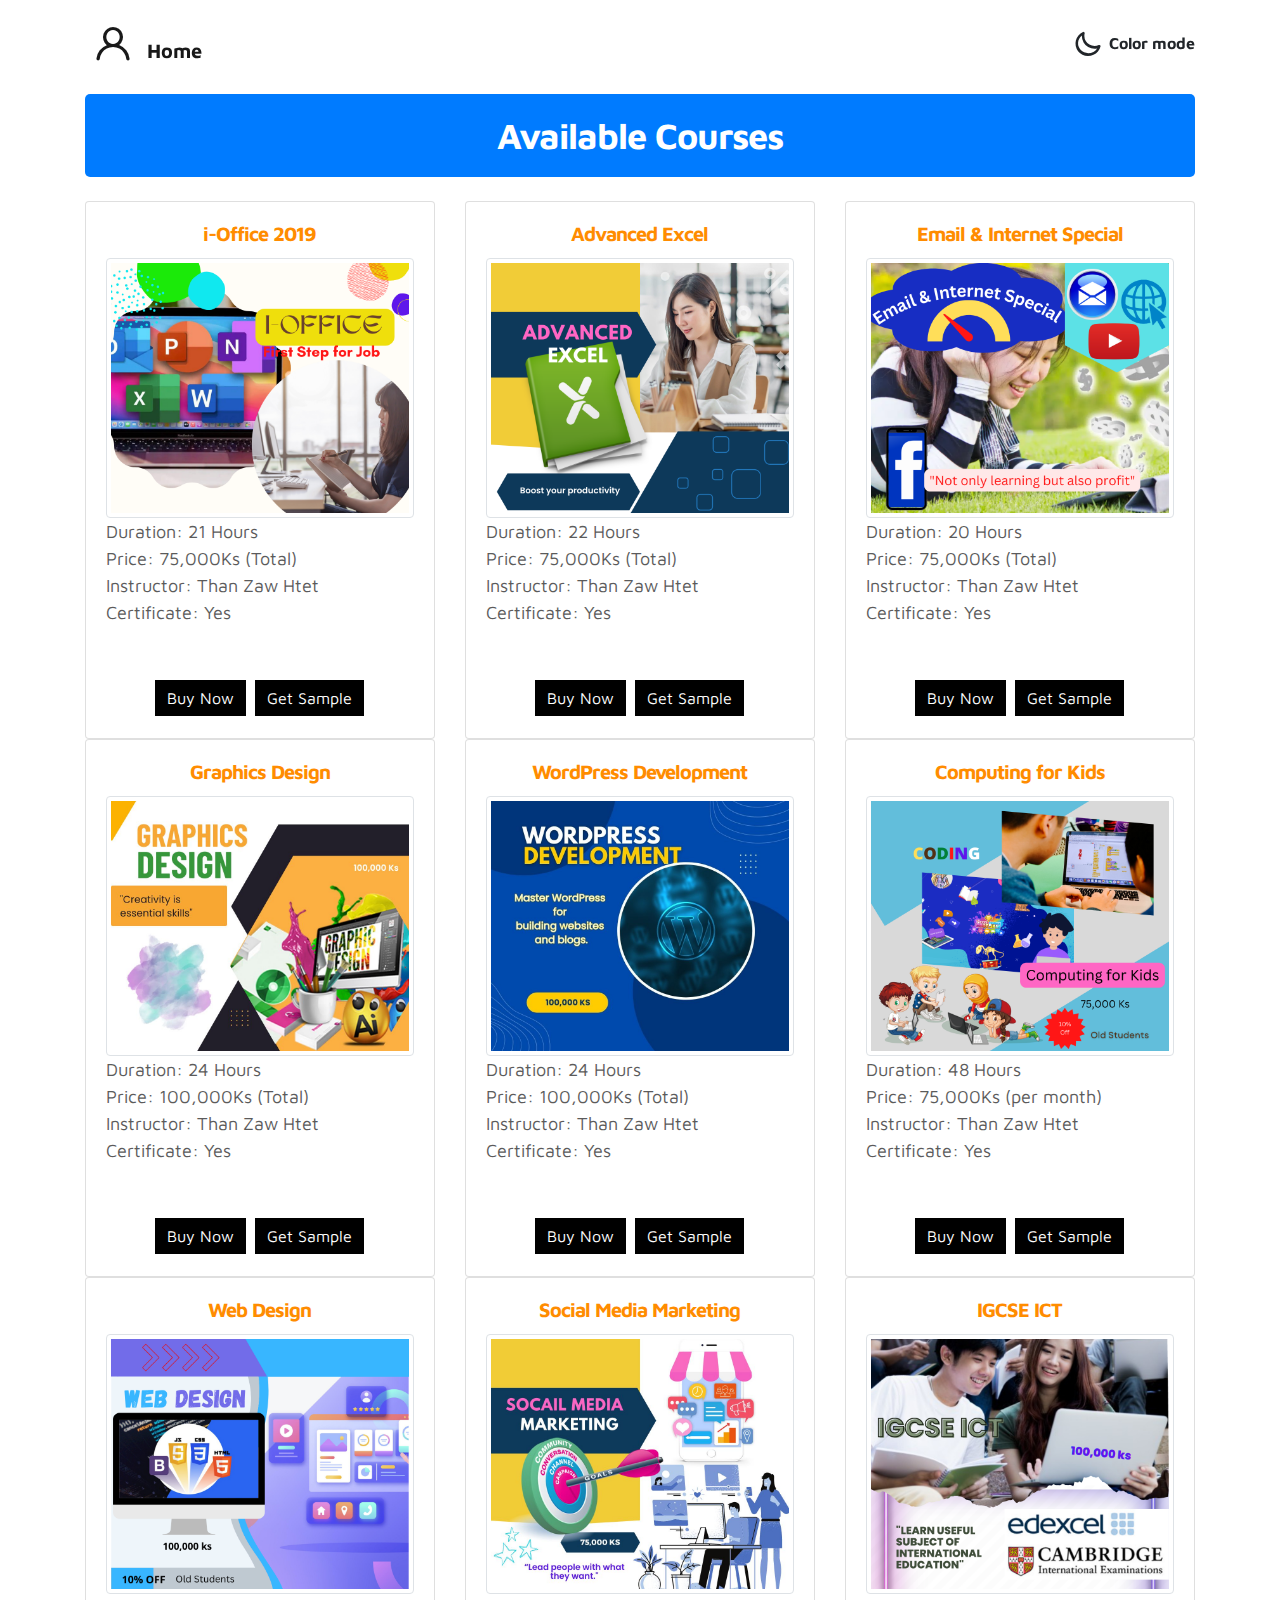
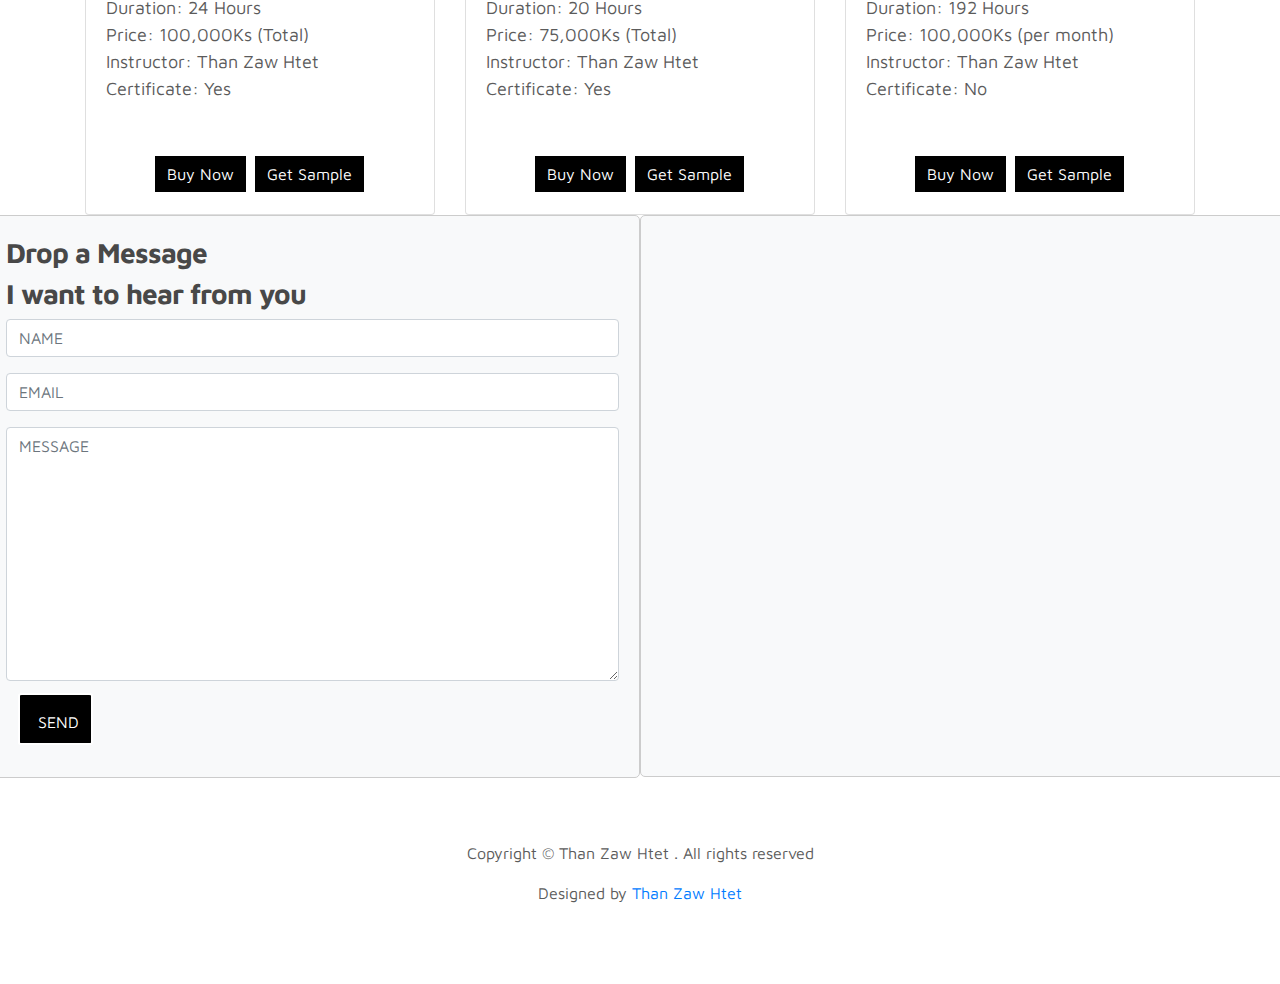
==== commit 273d3fec: "Update index.html" ====
--- a/index.html
+++ b/index.html
@@ -5,14 +5,15 @@
     <meta name="viewport" content="width=device-width, initial-scale=1, shrink-to-fit=no">
     <meta name="description" content="">
     <meta name="author" content="">
-    <meta name="google-site-verification" content="XHm0x9uwQrPWj2a5DqyfXg-ICWww1eu0hKMKcrEM4UM" />
+    <meta name="google-site-verification" content="H_Eirc_Ee7DwCrYQSzcWiR3znHh7jDFAtaS7FxoDOCU" />
+    <meta name="google-site-verification" content="wEIjMW2MqbwbV1aCMfbOyVi11MbXfYYFN5hcwJnoyTI" />
     <title>Than Zaw Htet</title>
 
     <link rel="stylesheet" href="css/bootstrap.min.css">
     <link rel="stylesheet" href="css/unicons.css">
-    <link rel="stylesheet" href="css/owl.carousel.min.css">
-    <link rel="stylesheet" href="css/owl.theme.default.min.css">
-    <link rel="stylesheet" href="css/style.css">
+    <link rel="stylesheet" type="text/css" href="css/course.css">
+    <!--font-->
+    <link rel="stylesheet" href="https://cdnjs.cloudflare.com/ajax/libs/font-awesome/6.2.0/css/all.min.css" integrity="sha512-xh6O/CkQoPOWDdYTDqeRdPCVd1SpvCA9XXcUnZS2FmJNp1coAFzvtCN9BmamE+4aHK8yyUHUSCcJHgXloTyT2A==" crossorigin="anonymous" referrerpolicy="no-referrer" />
 
     <!-- MAIN STYLE -->
     <link rel="stylesheet" href="css/tooplate-style.css">
@@ -32,21 +33,7 @@
                 <span class="navbar-toggler-icon"></span>
             </button>
 
-            <div class="collapse navbar-collapse" id="navbarNav">
-                <ul class="navbar-nav mx-auto">
-                    <li class="nav-item">
-                        <a href="#about" class="nav-link"><span data-hover="About">About</span></a>
-                    </li>
-                    <li class="nav-item">
-                        <a href="#project" class="nav-link"><span data-hover="Projects">Projects</span></a>
-                    </li>
-                    <li class="nav-item">
-                        <a href="#resume" class="nav-link"><span data-hover="Resume">Resume</span></a>
-                    </li>
-                    <li class="nav-item">
-                        <a href="#contact" class="nav-link"><span data-hover="Contact">Contact</span></a>
-                    </li>
-                </ul>
+    
 
                 <ul class="navbar-nav ml-lg-auto">
                     <div class="ml-lg-4">
@@ -60,348 +47,231 @@
         </div>
     </nav>
 
-    <!-- ABOUT -->
-        <section class="about full-screen d-lg-flex justify-content-center align-items-center" id="about">
-        <div class="container">
-            <div class="row">
-                
-                <div class="col-lg-7 col-md-12 col-12 d-flex align-items-center">
-                    <div class="about-text">
-                        <small class="small-text">Welcome to <span class="mobile-block">my portfolio website!</span></small>
-                        <h1 class="animated animated-text">
-                            <span class="mr-2">မင်္ဂလာပါ, I'm</span>
-                                <div class="animated-info">
-                                    <span class="animated-item">Than Zaw Htet</span>
-                                    <span class="animated-item">Educator</span>
-                                    <span class="animated-item">Course Creator</span>
-                                </div>
-                        </h1>
-    
-                        <p>I have 11 years experience in IT field, plus strong communication skill and higher knowledges in IT. 
-                          I am incredibly passionate about teaching and learning. I like writing poems and watching movies.</p>
-                        
-                        <div class="custom-btn-group mt-4">
-                           <a href="course.html" class="btn mr-lg-2 custom-btn"><i class='uil uil-file-alt'></i> Shop a course </a>
-                          <a href="https://www.youtube.com/channel/UC6dgFjo3fznU4CC0mHJeZIg?sub_confirmation=1" class="btn custom-btn custom-btn-bg custom-btn-link"> Get a free training </a>
-                        </div>
-                    </div>
-                </div>
-    
-                <!-- New Section to Display Days Lived -->
-                <div class="col-lg-5 col-md-12 col-12 align-items-center">
-                    <h1 id="days-lived" class="days-lived-text"></h1>  
-
-                	<h4 style=color:skyblue;> "The fleeting nature of life demands a dedication to virtuous actions." </h4>
-            </div>
-             
-        </div>
-    </section>
-    
-    <script>
-        function calculateDaysLived() {
-            const birthDate = new Date(1990, 7, 24); // Year, Month (0-indexed), Day
-            const today = new Date();
-            const differenceInTime = today - birthDate;
-            const daysLived = Math.floor(differenceInTime / (1000 * 60 * 60 * 24));
-    
-            document.getElementById("days-lived").textContent = `I already lived ${daysLived} days in this life.`;
-        }
-    
-        // Call the function on page load
-        calculateDaysLived();
-    </script>
-
-    <!-- PROJECTS -->
-    <section class="project py-5" id="project">
-        <div class="container">
-                
-                <div class="row">
-                  <div class="col-lg-11 text-center mx-auto col-12">
-
-                      <div class="col-lg-8 mx-auto">
-                        <h2>Memories which I have proudly done in my simple life</h2>
-                      </div>
-
-                      <div class="owl-carousel owl-theme">
-                        <div class="item">
-                          <div class="project-info">
-                            <img src="images/photo1.png" class="img-fluid" alt="project image">
-                          </div>
-                        </div>
-
-                        <div class="item">
-                          <div class="project-info">
-                            <img src="images/photo2.png" class="img-fluid" alt="project image">
-                          </div>
-                        </div>
-
-                        <div class="item">
-                          <div class="project-info">
-                            <img src="images/photo3.png" class="img-fluid" alt="project image">
-                          </div>
-                        </div>
-
-                        <div class="item">
-                          <div class="project-info">
-                            <img src="images/photo4.png" class="img-fluid" alt="project image">
-                          </div>
-                        </div>
-
-                        <div class="item">
-                          <div class="project-info">
-                            <img src="images/photo5.png" class="img-fluid" alt="project image">
-                          </div>
-                        </div>
-                      </div>
-
-                  </div>
-                </div>
-        </div>
-    </section>
-
-    <!-- FEATURES -->
-        <section class="resume py-5 d-lg-flex justify-content-center align-items-center" id="resume">
-        <div class="container">
-            <div class="row">
-                <div class="col-lg-6 col-12">
-                  <h2 class="mb-4">Experiences</h2>
-
-                    <div class="timeline">
-                       <div class="timeline-wrapper">
-                             <div class="timeline-yr">
-                                  <span>2024</span>
-                             </div>
-                             <div class="timeline-info">
-                                  <h3><span>Head of IT</span><small> Myanmar Polyland Academy </small></h3>
-                                  <p>May 2024 to Present </p>
-                             </div>
-                        </div>
-                       <div class="timeline-wrapper">
-                             <div class="timeline-yr">
-                                  <span>2023</span>
-                             </div>
-                             <div class="timeline-info">
-                                  <h3><span>Senior Coordinator</span><small> EMPS </small></h3>
-                                  <p>May 2023 to April 2024 </p>
-                             </div>
-                        </div>
-                        <div class="timeline-wrapper">
-                             <div class="timeline-yr">
-                                  <span>2022</span>
-                             </div>
-                             <div class="timeline-info">
-                                  <h3><span>IT Coordinator</span><small> EMPS </small></h3>
-                                  <p>May 2022 to April 2023 </p>
-                             </div>
-                        </div>
-                            <div class="timeline-wrapper">
-                             <div class="timeline-yr">
-                                  <span>2018</span>
-                             </div>
-                             <div class="timeline-info">
-                                  <h3><span>IT Lecturer</span><small> EMPS </small></h3>
-                                  <p> October 2018 to April 2022</p>
-                             </div>
-                        </div>
-                        <div class="timeline-wrapper">
-                            <div class="timeline-yr">
-                                <span>2018</span>
-                            </div>
-                            <div class="timeline-info">
-                                <h3><span>IT Lecturer </span><small> AIS and BIS </small></h3>
-                                <p> April 2018 to September 2018 </p>
-                            </div>
-                        </div>
+    <!--body-->
+    <!--first row-->
+   <div class="container text-center">
+    <h1 class="title">Available Courses</h1>
+  <div class="row">
+    <div class="col-md-4">
+        <div class="card"> 
+          <div class="card-body">  
+            <h5 style="color: darkorange;" class="card-title">i-Office 2019</h5>
+        <img class="img-fluid rounded img-thumbnail" src="images/basic.png">
+        <p class="card-text text-justify"> Duration: 21 Hours <br>
+        Price: 75,000Ks (Total) <br>
+        Instructor: Than Zaw Htet <br>
+        Certificate: Yes </p>
+        
+              <ul class="rating text-warning">
+          <li><i class="fa fa-star checked"></i></li>
+           <li><i class="fa fa-star checked"></i></li>
+            <li><i class="fa fa-star checked"></i></li>
+             <li><i class="fa fa-star checked"></i></li>
+              <li><i class="fa fa-star checked"></i></li>
+        </ul>
+     
+              <a href="tel:+959263199302" class="btn btn-primary"> Buy Now </a>
+            <a href="https://youtu.be/tw5Qx3-kOno" class="btn btn-danger"> Get Sample </a>
+        </div>
+        </div>
+    </div>
+    <div class="col-md-4">
+        <div class="card"> 
+          <div class="card-body">  
+            <h5 style="color: darkorange;" class="card-title">Advanced Excel</h5>
+        <img class="img-fluid rounded img-thumbnail" src="images/excel.png">
+        <p class="card-text text-justify"> Duration: 22 Hours <br>
+        Price: 75,000Ks (Total) <br>
+        Instructor: Than Zaw Htet <br>
+        Certificate: Yes </p>
             
-                        <div class="timeline-wrapper">
-                            <div class="timeline-yr">
-                                <span>2014</span>
-                            </div>
-                            <div class="timeline-info">
-                                <h3><span>Manager </span><small> Youth Computer Thandwe </small></h3>
-                                <p> April 2014 to March 2023 </p>
-                            </div>
-                        </div>
-                      
-                        <div class="timeline-wrapper">
-                            <div class="timeline-yr">
-                                <span>2013</span>
-                            </div>
-                            <div class="timeline-info">
-                                <h3><span> IT Coordinator </span><small>MAB</small></h3>
-                                <p>March 2013 to July 2015 </p>
-                            </div>
-                        </div>
-                        
-                        <div class="timeline-wrapper">
-                            <div class="timeline-yr">
-                                <span>2010</span>
-                            </div>
-                            <div class="timeline-info">
-                                <h3><span>Senior Receptionist <small>Sandoway Resort</small></h3>
-                                <p> November 2010 to March 2013 </p>
-                            </div>
-                        </div>
-                        <div class="timeline-wrapper">
-                            <div class="timeline-yr">
-                                <span>2009</span>
-                            </div>
-                            <div class="timeline-info">
-                                <h3><span>IT Teacher <small>German Solar NGO </small></h3>
-                                <p>• January 2009 to Decmber 2009</p>
-                            </div>
-                        </div>
-                    </div>
-                </div>
-
-               <div class="col-lg-6 col-12">
-                  <h2 class="mb-4 mobile-mt-2">Learnings</h2>
-
-                    <div class="timeline">
-                        <div class="timeline-wrapper">
-                            <div class="timeline-yr">
-                                <span> 2024</span>
-                            </div>
-                            <div class="timeline-info">
-                                <h3><span> Dip.Project Management </span><small> ABE UK </small></h3>
-                                <p> Endorsed Diploma </p>
-                            </div>
-                            <div class="timeline-info">
-                                <h3><span> Dip.Educational Psychology </span><small> Centre of Excellence </small></h3>
-                                <p> CPD Diploma </p>
-                            </div>
-                        </div>
-                    
-                       
-                         <div class="timeline-wrapper">
-                            <div class="timeline-yr">
-                                <span>2023</span>
-                            </div>
-                            <div class="timeline-info">
-                                <h3><span>Project Manager </span><small> Linkedin Learning </small></h3>
-                                <p> PMI PDUs/ContactHours 11 </p>
-                            </div>
-                        </div>
-                        <div class="timeline-wrapper">
-                             <div class="timeline-yr">
-                                  <span>2022</span>
-                             </div>
-                             <div class="timeline-info">
-                                  <h3><span>Diploma in ICT</span><small>LUC (Malaysia)</small></h3>
-                                  <p> Executive Dipoloma </p>
-                             </div>
-                        </div>
-
-                        <div class="timeline-wrapper">
-                            <div class="timeline-yr">
-                                <span>2021</span>
-                            </div>
-                            <div class="timeline-info">
-                                <h3><span>Dip. Web Development</span><small>Alison (Ireland)</small></h3>
-                                <p> CPD Diploma </p>
-                            </div>
-
-                            <div class="timeline-info">
-                                <h3><span> Become a Web Developer</span><small> Linkedin </small></h3>
-                                <p> Learning Path </p>
-                            </div>
-                            
-                            <div class="timeline-info">
-                                <h3><span>Become a Software Developer </span><small> Linkedin</small></h3>
-                                <p> Learning Path </p>
-                            </div>
-                        </div>
-                        
-                        <div class="timeline-wrapper">
-                            <div class="timeline-yr">
-                                <span>2020</span>
-                            </div>
-                            <div class="timeline-info">
-                                <h3><span>Dip. Business English</span><small> IQN (UK) </small></h3>
-                                <p> Business english for professional </p>
-                            </div>
-                        </div>
-                      
-                      <div class="timeline-wrapper">
-                            <div class="timeline-yr">
-                                <span>2016</span>
-                            </div>
-                            <div class="timeline-info">
-                                <h3><span>SIYB SME</span><small> EVER UP HR Institute </small></h3>
-                                <p> Professional Certificate </p>
-                            </div>
-                        </div>
-                      
-                        <div class="timeline-wrapper">
-                            <div class="timeline-yr">
-                                <span>2011</span>
-                            </div>
-                            <div class="timeline-info">
-                                <h3><span>LL.B</span><small> Sittway University </small></h3>
-                                <p> Bachelor Degree </p>
-                            </div>
-                    </div>
-                </div>
-                
-            </div>
-        </div>
-    </section>
-
-    <!-- CONTACT -->
-    <section class="contact py-5" id="contact">
-      <div class="container">
-        <div class="row">
-          
-          <div class="col-lg-5 mr-lg-5 col-12">
-            <div class="recommendation">
-          <img src="images/game.png" width="100px" height="100px">
-           <img src="images/adobe.png" width="100px" height="100px">
-           <img src="images/microsoft.png" width="100px" height="100px">
-           <img src="images/pearson.png" width="100px" height="100px">
-           <br>
-           <br>
-           <img src="images/minecraft.svg" width="100px" height="100px">
-           <img src="images/kahoot.png" width="100px" height="100px">
-           <img src="images/codehs.png" width="100px" height="100px">
-           <img src="images/CSTA.png" width="100px" height="100px">
-           <br>
-           <h2> Recognized in various Ed-Tech platforms </h2>
-            </div>
-
-            <div class="contact-info d-flex justify-content-between align-items-center py-4 px-lg-5">
-                <div class="contact-info-item">
-                  <h3 class="mb-3 text-white">Say hello</h3>
-                  <p class="footer-text mb-0"><a href="tel:+959263199302">+95 9263199302</p>
-                  <p><a href="mailto:thanzhtet@gmail.com">thanzhtet@gmail.com</a></p>
-                </div>
-            </div>
-          </div>
-
-          <div class="col-lg-6 col-12">
-            
-              <h2>Listen to what others say</h2>
-
-             <!--Basic structure of slider-->
-<section class="auto-slider">
-            <div id="slider">
-                <figure>
-                    <img src="images/review1.jpg" alt="Image">
-                    <img src="images/review7.jpg" alt="Image">
-                    <img src="images/review2.jpg" alt="Image">
-                    <img src="images/review8.jpg" alt="Image">
-                    <img src="images/review9.jpg" alt="Image">
-                </figure>
-                <div class="indicator"></div>
-    </div>
-</section>
-           
-          </div>
-
-        </div>
-      </div>
-    </section>
-
-    <!--Start of Tawk.to Script-->
+             <ul class="rating text-warning">
+          <li><i class="fa fa-star checked"></i></li>
+           <li><i class="fa fa-star checked"></i></li>
+            <li><i class="fa fa-star checked"></i></li>
+             <li><i class="fa fa-star checked"></i></li>
+              <li><i class="fa fa-star checked"></i></li>
+        </ul>
+     
+        <a href="tel:+959263199302" class="btn btn-primary"> Buy Now </a>
+        <a href="https://youtu.be/WREw17PeFTA" class="btn btn-danger"> Get Sample </a>
+        </div>
+        </div>
+    </div>
+    <div class="col-md-4">
+        <div class="card"> 
+          <div class="card-body">  
+            <h5 style="color: darkorange;" class="card-title">Email & Internet Special</h5>
+        <img class="img-fluid rounded img-thumbnail" src="images/email.png">
+        <p class="card-text text-justify"> Duration: 20 Hours <br>
+Price: 75,000Ks (Total) <br>
+Instructor: Than Zaw Htet <br>
+Certificate: Yes
+            </p>
+             <ul class="rating text-warning">
+          <li><i class="fa fa-star checked"></i></li>
+           <li><i class="fa fa-star checked"></i></li>
+            <li><i class="fa fa-star checked"></i></li>
+             <li><i class="fa fa-star checked"></i></li>
+              <li><i class="fa fa-star checked"></i></li>
+        </ul>
+     
+        <a href="tel:+959263199302" class="btn btn-primary"> Buy Now </a>
+        <a href="https://youtu.be/1l2H6BNfWSc" class="btn btn-danger"> Get Sample </a>
+        </div>
+        </div>
+    </div>
+   
+  </div>
+<!--second row-->
+  <div class="row">
+    <div class="col-md-4">
+        <div class="card"> 
+          <div class="card-body">  
+            <h5 style="color: darkorange;" class="card-title">Graphics Design</h5>
+        <img class="img-fluid rounded img-thumbnail" src=images/graphics.jpg>
+        <p class="card-text text-justify"> Duration: 24 Hours <br>
+Price: 100,000Ks (Total) <br>
+Instructor: Than Zaw Htet <br>
+Certificate: Yes
+            </p>
+             <ul class="rating text-warning">
+          <li><i class="fa fa-star checked"></i></li>
+           <li><i class="fa fa-star checked"></i></li>
+            <li><i class="fa fa-star checked"></i></li>
+             <li><i class="fa fa-star checked"></i></li>
+              <li><i class="fa fa-star checked"></i></li>
+        </ul>
+     
+        <a href="tel:+959263199302" class="btn btn-primary"> Buy Now </a>
+        <a href="https://youtu.be/eJQLOQyhv-M" class="btn btn-danger"> Get Sample </a>
+        </div>
+        </div>
+    </div>
+    <div class="col-md-4">
+        <div class="card"> 
+          <div class="card-body">  
+            <h5 style="color: darkorange;" class="card-title">WordPress Development</h5>
+        <img class="img-fluid rounded img-thumbnail" src="images/wordpress.jpg">
+        <p class="card-text text-justify"> Duration: 24 Hours <br>
+Price: 100,000Ks (Total) <br>
+Instructor: Than Zaw Htet <br>
+Certificate: Yes
+            </p>
+             <ul class="rating text-warning">
+          <li><i class="fa fa-star checked"></i></li>
+           <li><i class="fa fa-star checked"></i></li>
+            <li><i class="fa fa-star checked"></i></li>
+             <li><i class="fa fa-star checked"></i></li>
+              <li><i class="fa fa-star checked"></i></li>
+        </ul>
+     
+        <a href="tel:+959263199302" class="btn btn-primary"> Buy Now </a>
+        <a href="https://www.youtube.com/watch?v=7h9Fds8z3eQ" class="btn btn-danger"> Get Sample </a>
+        </div>
+        </div>
+    </div>
+    <div class="col-md-4">
+        <div class="card"> 
+          <div class="card-body">  
+            <h5 style="color: darkorange;" class="card-title">Computing for Kids</h5>
+        <img class="img-fluid rounded img-thumbnail" src="images/computing4k.png">
+        <p class="card-text text-justify"> Duration: 48 Hours <br>
+Price: 75,000Ks (per month) <br>
+Instructor: Than Zaw Htet <br>
+Certificate: Yes
+            </p>
+             <ul class="rating text-warning">
+          <li><i class="fa fa-star checked"></i></li>
+           <li><i class="fa fa-star checked"></i></li>
+            <li><i class="fa fa-star checked"></i></li>
+             <li><i class="fa fa-star checked"></i></li>
+              <li><i class="fa fa-star checked"></i></li>
+        </ul>
+     
+        <a href="tel:+959263199302" class="btn btn-primary"> Buy Now </a>
+        <a href="https://youtu.be/3sf1w9vnMtE" class="btn btn-danger"> Get Sample </a>
+        </div>
+        </div>
+    </div>
+   
+  </div>
+<!--third row-->
+  <div class="row">
+    <div class="col-md-4">
+        <div class="card"> 
+          <div class="card-body">  
+            <h5 style="color: darkorange;" class="card-title">Web Design</h5>
+        <img class="img-fluid rounded img-thumbnail" src="images/web.png">
+        <p class="card-text text-justify">  Duration: 24 Hours <br>
+Price: 100,000Ks (Total) <br>
+Instructor: Than Zaw Htet <br>
+Certificate: Yes
+            </p>
+             <ul class="rating text-warning">
+          <li><i class="fa fa-star checked"></i></li>
+           <li><i class="fa fa-star checked"></i></li>
+            <li><i class="fa fa-star checked"></i></li>
+             <li><i class="fa fa-star checked"></i></li>
+              <li><i class="fa fa-star checked"></i></li>
+        </ul>
+     
+        <a href="tel:+959263199302" class="btn btn-primary"> Buy Now </a>
+        <a href="https://youtu.be/O53kU777nxU" class="btn btn-danger"> Get Sample </a>
+        </div>
+        </div>
+    </div>
+    <div class="col-md-4">
+        <div class="card"> 
+          <div class="card-body">  
+            <h5 style="color: darkorange;" class="card-title">Social Media Marketing</h5>
+        <img class="img-fluid rounded img-thumbnail" src="images/social.jpg">
+        <p class="card-text text-justify"> Duration: 20 Hours <br>
+Price: 75,000Ks (Total) <br>
+Instructor: Than Zaw Htet <br>
+Certificate: Yes
+            </p>
+             <ul class="rating text-warning">
+          <li><i class="fa fa-star checked"></i></li>
+           <li><i class="fa fa-star checked"></i></li>
+            <li><i class="fa fa-star checked"></i></li>
+             <li><i class="fa fa-star checked"></i></li>
+              <li><i class="fa fa-star checked"></i></li>
+        </ul>
+     
+        <a href="tel:+959263199302" class="btn btn-primary"> Buy Now </a>
+        <a href="https://youtu.be/kaDADpzCYxc" class="btn btn-danger"> Get Sample </a>
+        </div>
+        </div>
+    </div>
+    <div class="col-md-4">
+        <div class="card"> 
+          <div class="card-body">  
+            <h5 style="color: darkorange;" class="card-title"> IGCSE ICT</h5>
+        <img class="img-fluid rounded img-thumbnail" src="images/igcse.png">
+        <p class="card-text text-justify"> Duration: 192 Hours <br>
+Price: 100,000Ks (per month) <br>
+Instructor: Than Zaw Htet <br>
+Certificate: No
+            </p>
+             <ul class="rating text-warning">
+          <li><i class="fa fa-star checked"></i></li>
+           <li><i class="fa fa-star checked"></i></li>
+            <li><i class="fa fa-star checked"></i></li>
+             <li><i class="fa fa-star checked"></i></li>
+              <li><i class="fa fa-star checked"></i></li>
+        </ul>
+     
+        <a href="tel:+959263199302" class="btn btn-primary"> Buy Now </a>
+        <a href="https://youtu.be/DrKHp_2sIqw" class="btn btn-danger"> Get Sample </a>
+        </div>
+        </div>
+    </div>
+   
+  </div>
+</div>
+
+<!--Start of Tawk.to Script-->
 <script type="text/javascript">
 var Tawk_API=Tawk_API||{}, Tawk_LoadStart=new Date();
 (function(){
@@ -414,7 +284,43 @@
 })();
 </script>
 <!--End of Tawk.to Script-->
-         
+  
+<section id="last">
+    <!-- Row for the layout -->
+    <div class="row">
+  <!-- Left Column: Contact Form -->
+  <div class="col-12 col-md-6 contact-form">
+    <form class="form-horizontal" method="post" action="https://formsubmit.co/thanzhtet@gmail.com">
+      <h3>Drop a Message</h3>
+      <h3>I want to hear from you</h3>
+      <input type="hidden" name="_next" value="https://thanzawhtet.com/thanks.html">
+      <input type="text" name="_honey" style="display:none">
+      <input type="hidden" name="_captcha" value="false">
+
+      <div class="form-group">
+        <input type="text" class="form-control" id="name" placeholder="NAME" name="name" />
+      </div>
+
+      <div class="form-group">
+        <input type="email" class="form-control" id="email" placeholder="EMAIL" name="email" />
+      </div>
+
+      <textarea class="form-control" rows="10" placeholder="MESSAGE" name="message"></textarea>
+
+      <button class="btn btn-primary send-button" id="submit" type="submit" value="SEND">
+        <i class="fa fa-paper-plane"></i>
+        <span class="send-text">SEND</span>
+      </button>
+    </form>
+  </div>
+
+  <!-- Right Column: Appointment Booking -->
+  <div class="col-12 col-md-6 appointment-booking">
+    <iframe src="https://calendar.google.com/calendar/appointments/schedules/AcZssZ3V9VELkLtsXJIGGZmy2CoVVRMQkznx3jvev9nCbO8XI9y3IIEWARZSkWI3uciVIlHdN-ero_OD?gv=true" style="border: 0; width: 100%; height: 520px; frameborder: 0;"></iframe>
+  </div>
+</div>
+  </div>
+</section>
 
     <!-- FOOTER -->
      <footer class="footer py-5">
--- a/css/course.css
+++ b/css/course.css
@@ -0,0 +1,214 @@
+.container text-center{
+  position: relative;
+}
+
+.title {
+  font-size: 36px;
+  text-align: center;
+  padding: 20px;
+  background-color: #007bff;
+  color: #fff;
+  border-radius: 5px;
+  /* Adding animation */
+  animation: floating 2s ease-in-out infinite;
+}
+
+/* Keyframes for the floating animation */
+@keyframes floating {
+  0%, 100% {
+    transform: translateY(0);
+  }
+  50% {
+    transform: translateY(-10px);
+  }
+}
+
+ul{
+	list-style: none;
+	display: flex;
+	align-items: center;
+	justify-content: center;
+}
+
+.fa{
+	font-size: 24px;
+	transition: .4s;
+	margin: 3px;
+}
+.fa:hover{
+	transform: scale(1.3);
+	transition: .6s;
+}
+.checked{
+	color: #ff9f43;
+}
+
+.lt{
+padding: 2%;
+margin: 2%;
+}
+.rt{
+padding: 2%;
+margin: 2%;
+}
+.lt textarea{
+width: 94%;
+margin-left: 2.8%;
+}
+button{
+margin: 2%;
+}
+.btn-primary, .btn-danger{
+background-color: black;
+border: 2px solid white;
+border-radius: 5%;
+}
+.list-item{
+margin-bottom: 2%;
+list-style-type: none;
+}
+.list-item span{
+margin-left: 10px;
+font-size: 1.4rem;
+}
+.list-item a{
+color: white;
+display: inline-block;
+}
+.list-item a:hover{
+text-decoration: underline;
+}
+.form-control{
+background-color: black;
+}
+	
+@media screen and (min-width: 770px){
+.full{
+	width: 70%;
+	margin-left: 15%;
+}
+.lt textarea{
+width: 95%;
+margin-left: 2.4%;
+}
+}
+	
+@media screen and (min-width: 1100px){
+.full{
+	width: 65%;
+	margin-left: 17%;
+	margin-top: 5%;
+}
+.lt{
+	width: 55%;
+	display: inline-block;
+	float: left;
+	margin-right: 0;
+}
+.rt{
+	width: 35%;
+	display: inline-block;
+	margin-left: 0;
+}
+.list-item{
+margin-bottom: 10%;
+}
+.contact-list{
+	margin-top: 22%;
+	padding-right: 8%;
+}
+.fa-envelope, .gmail{
+	display: inline-block;
+	width: auto;
+}
+}
+
+/* General Layout */
+.row {
+  display: flex;
+  flex-wrap: wrap;
+  justify-content: space-between;
+}
+
+.col-12,
+.col-6 {
+  padding: 15px;
+}
+
+.col-md-8 {
+  flex: 0 0 66.6667%;
+  max-width: 66.6667%;
+}
+
+.col-md-4 {
+  flex: 0 0 33.3333%;
+  max-width: 33.3333%;
+}
+
+/* Mobile Responsiveness */
+@media (max-width: 768px) {
+  .col-md-8 {
+    flex: 0 0 100%;
+    max-width: 100%;
+  }
+
+  .col-md-4 {
+    flex: 0 0 100%;
+    max-width: 100%;
+  }
+}
+
+/* Section Styling */
+
+.form-control {
+  background-color: white;
+  color: black;
+}
+
+.lt textarea {
+  width: 94%;
+  margin-left: 2.8%;
+}
+
+button {
+  margin: 2%;
+}
+
+.btn-primary,
+.btn-danger {
+  background-color: black;
+  border: 2px solid white;
+  border-radius: 5%;
+}
+
+.list-item {
+  margin-bottom: 2%;
+  list-style-type: none;
+}
+
+.list-item span {
+  margin-left: 10px;
+  font-size: 1.4rem;
+}
+
+.list-item a {
+  color: white;
+  display: inline-block;
+}
+
+.list-item a:hover {
+  text-decoration: underline;
+}
+
+/* code for two column adjustment */
+.contact-form,
+.appointment-booking {
+  padding: 20px;
+  border: 1px solid #ccc;
+  border-radius: 5px;
+  background-color: #f8f9fa;
+  display: flex;
+  flex-direction: column;
+  justify-content: center;
+  height: 100%; /* Equal height */
+}
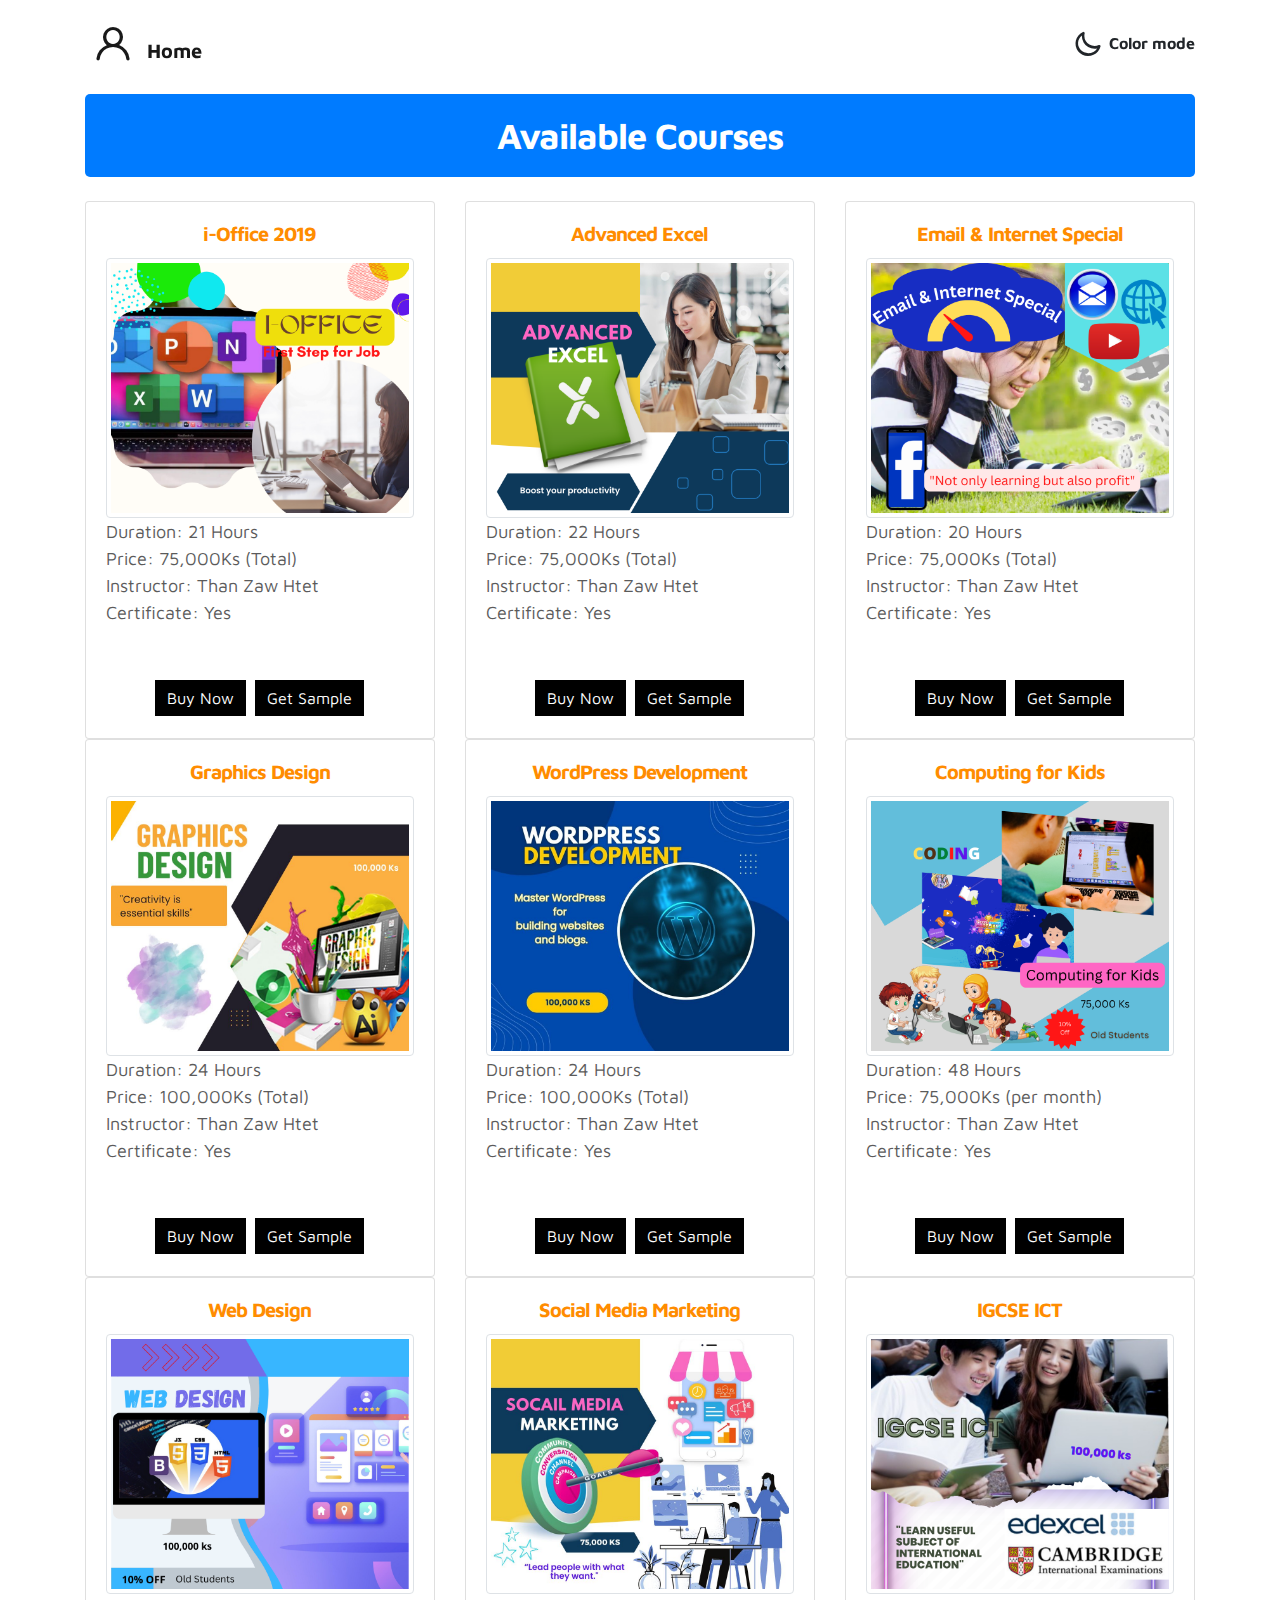
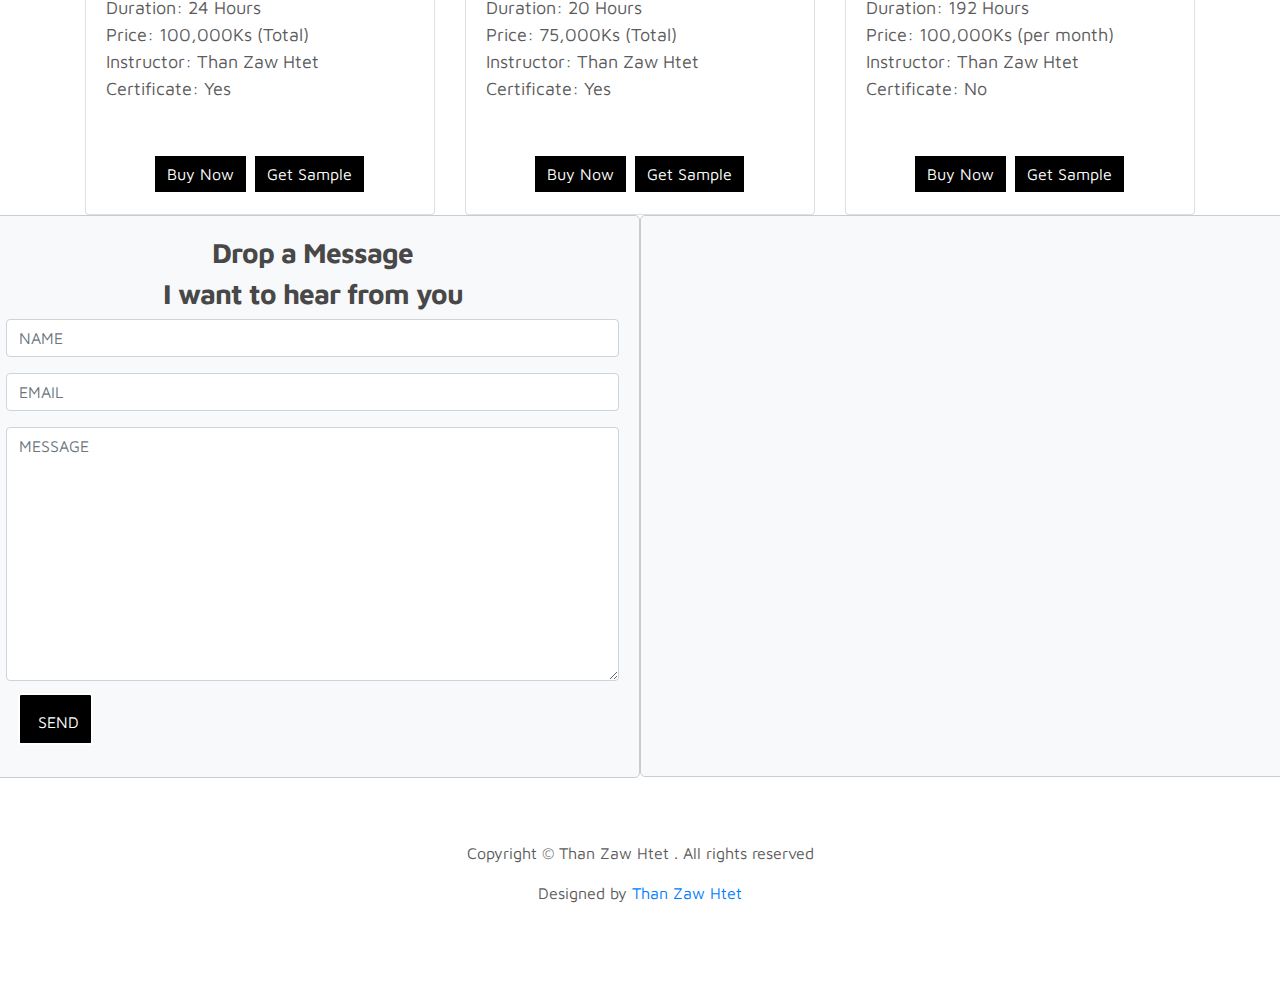
==== commit 5644bfa9: "Update index.html" ====
--- a/index.html
+++ b/index.html
@@ -291,8 +291,8 @@
   <!-- Left Column: Contact Form -->
   <div class="col-12 col-md-6 contact-form">
     <form class="form-horizontal" method="post" action="https://formsubmit.co/thanzhtet@gmail.com">
-      <h3>Drop a Message</h3>
-      <h3>I want to hear from you</h3>
+      <h3 style="text-align: center;">Drop a Message</h3>
+      <h3 style="text-align: center;">I want to hear from you</h3>
       <input type="hidden" name="_next" value="https://thanzawhtet.com/thanks.html">
       <input type="text" name="_honey" style="display:none">
       <input type="hidden" name="_captcha" value="false">
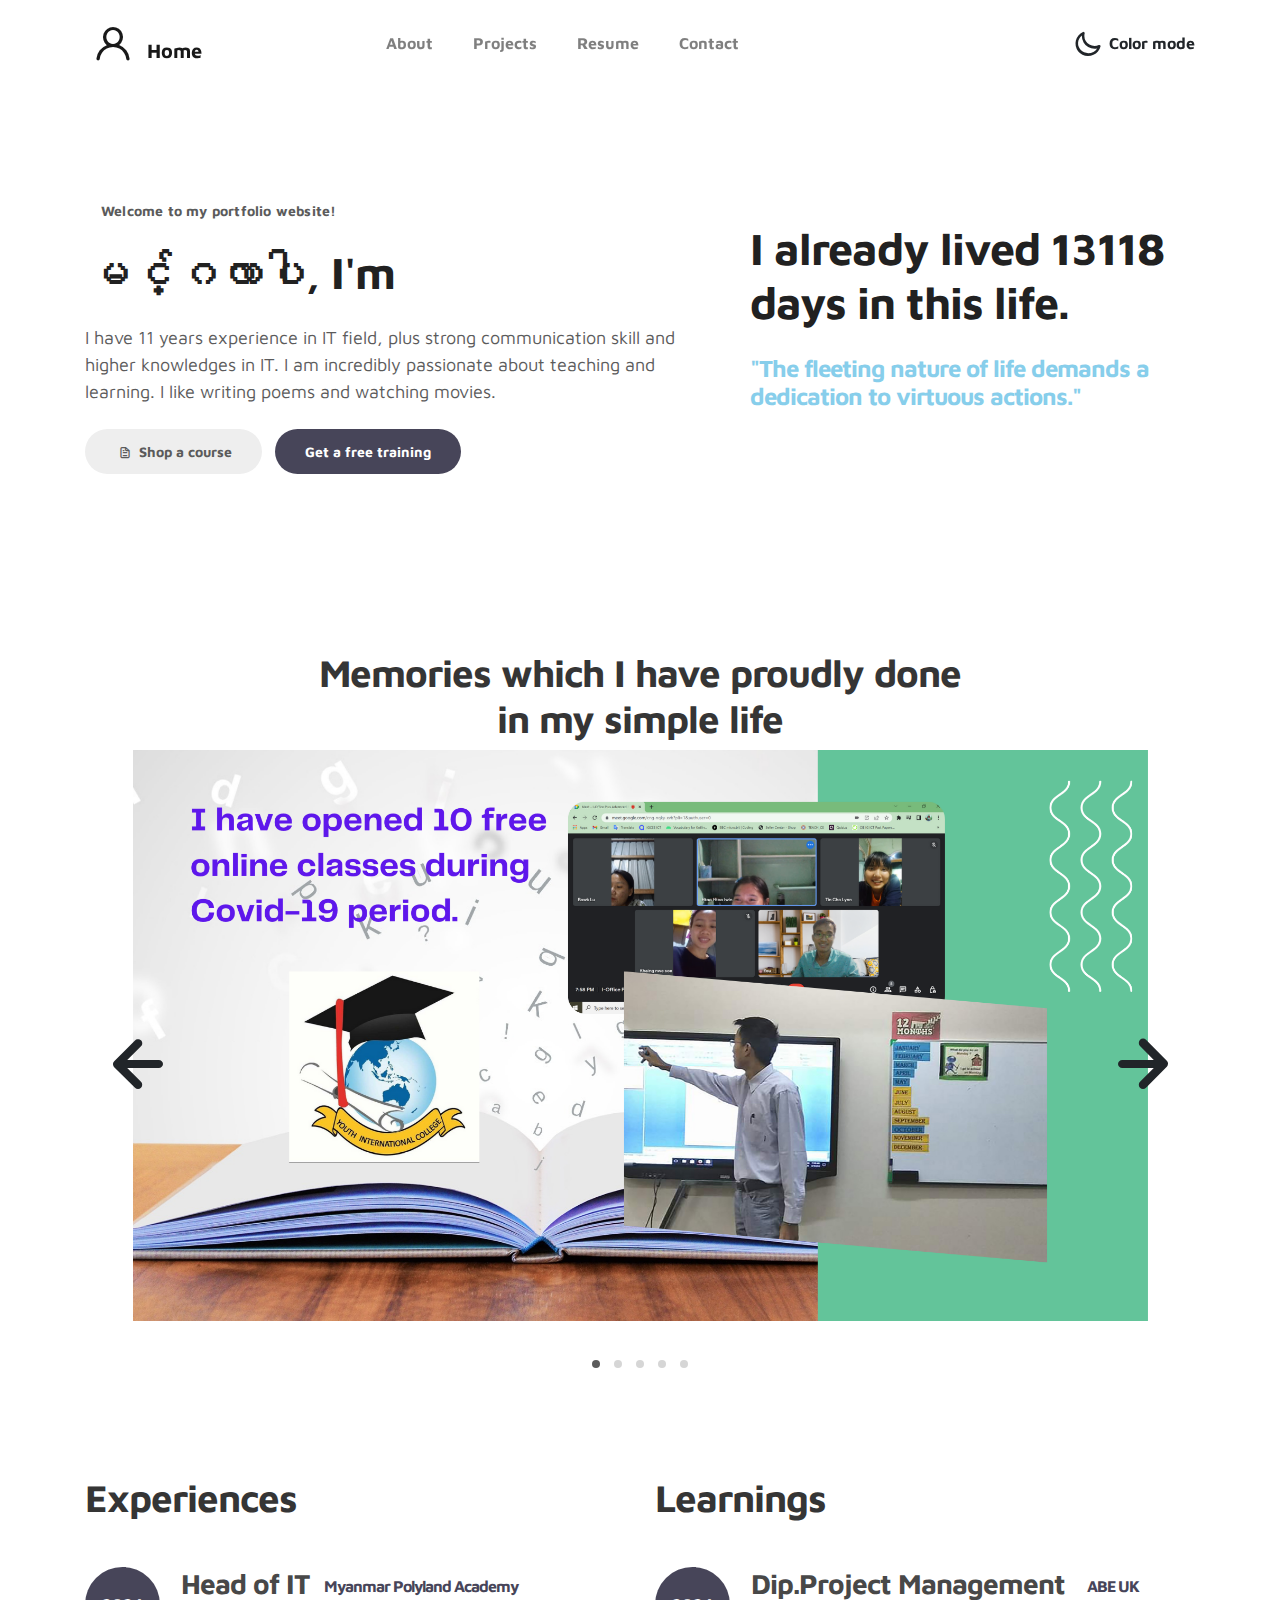
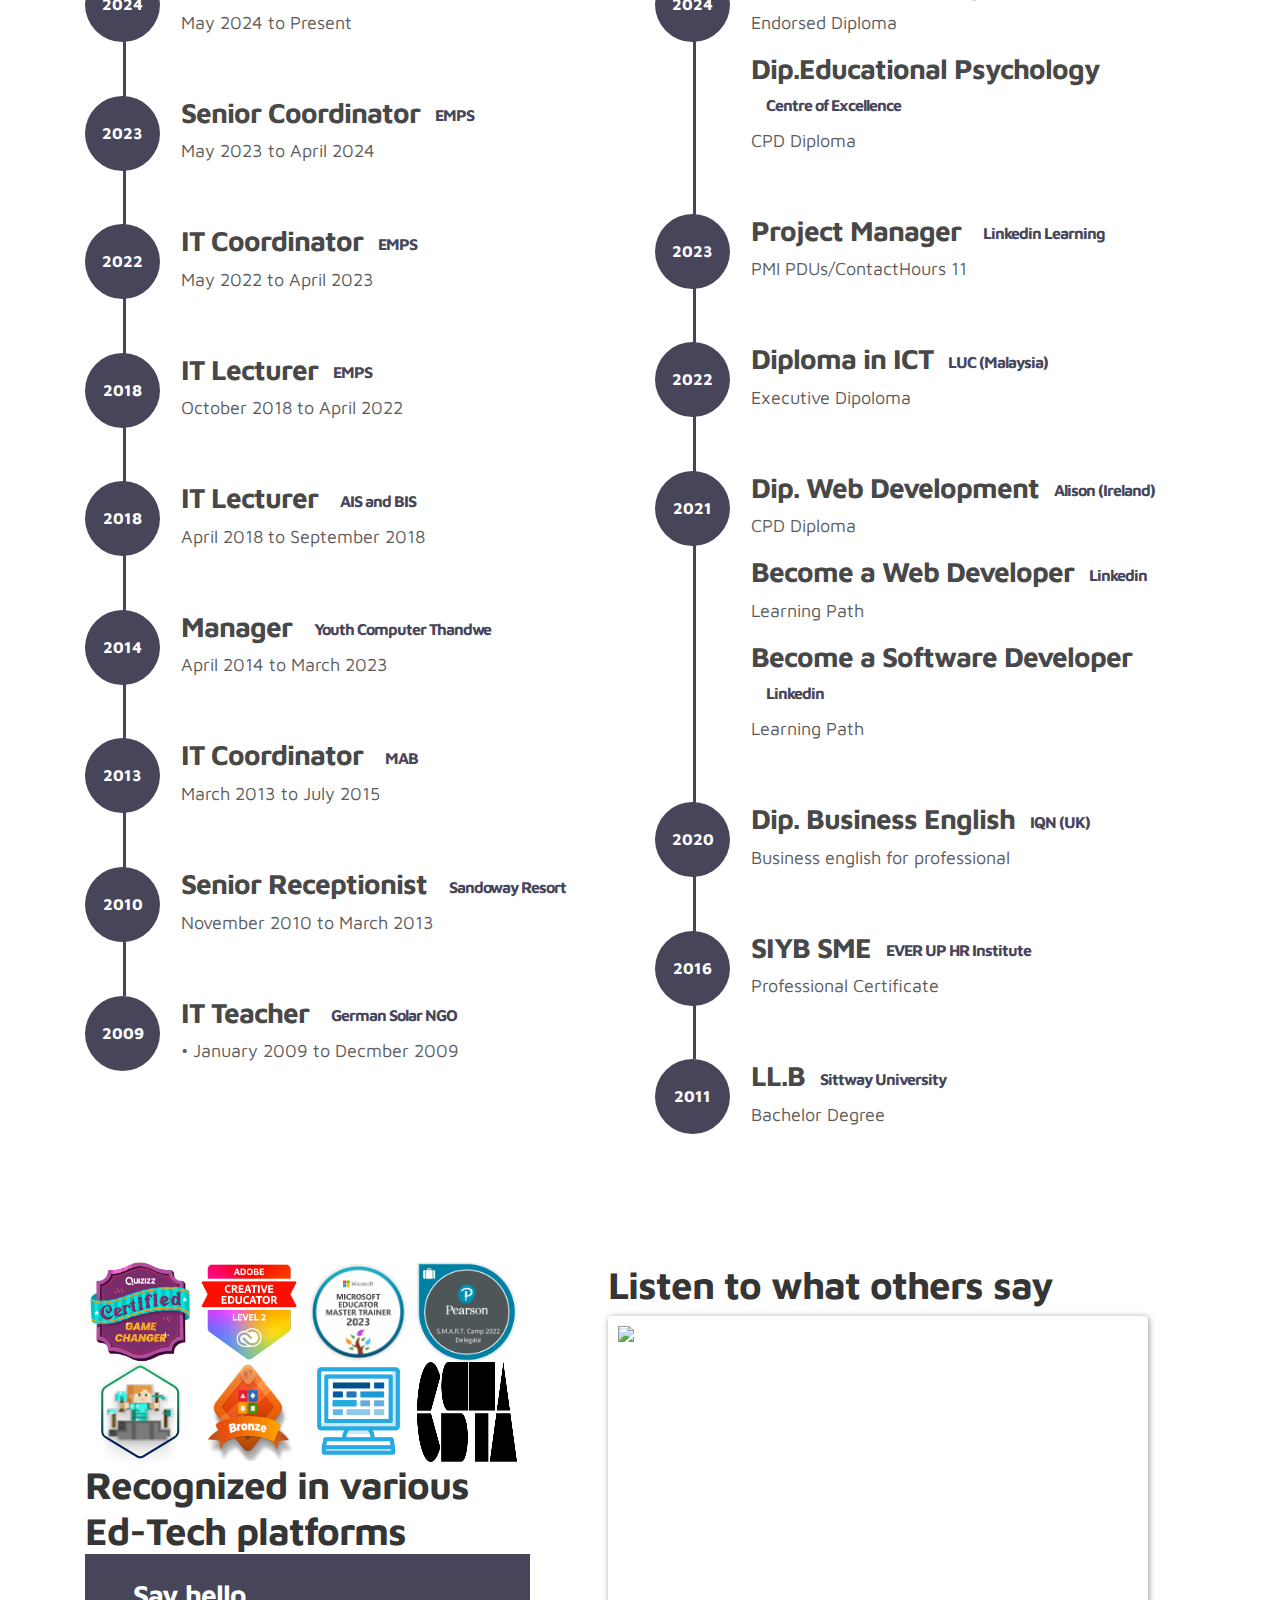
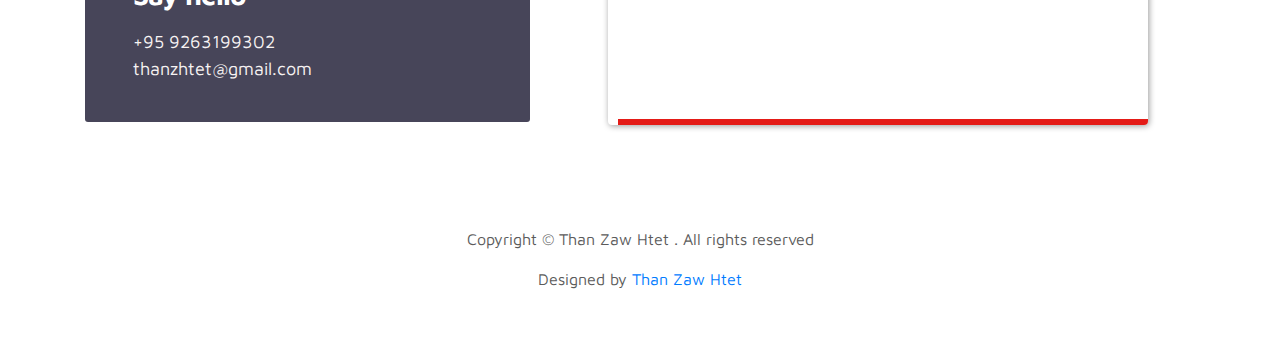
==== commit db7feda1: "Update index.html" ====
--- a/index.html
+++ b/index.html
@@ -5,15 +5,14 @@
     <meta name="viewport" content="width=device-width, initial-scale=1, shrink-to-fit=no">
     <meta name="description" content="">
     <meta name="author" content="">
-    <meta name="google-site-verification" content="H_Eirc_Ee7DwCrYQSzcWiR3znHh7jDFAtaS7FxoDOCU" />
-    <meta name="google-site-verification" content="wEIjMW2MqbwbV1aCMfbOyVi11MbXfYYFN5hcwJnoyTI" />
+    <meta name="google-site-verification" content="XHm0x9uwQrPWj2a5DqyfXg-ICWww1eu0hKMKcrEM4UM" />
     <title>Than Zaw Htet</title>
 
     <link rel="stylesheet" href="css/bootstrap.min.css">
     <link rel="stylesheet" href="css/unicons.css">
-    <link rel="stylesheet" type="text/css" href="css/course.css">
-    <!--font-->
-    <link rel="stylesheet" href="https://cdnjs.cloudflare.com/ajax/libs/font-awesome/6.2.0/css/all.min.css" integrity="sha512-xh6O/CkQoPOWDdYTDqeRdPCVd1SpvCA9XXcUnZS2FmJNp1coAFzvtCN9BmamE+4aHK8yyUHUSCcJHgXloTyT2A==" crossorigin="anonymous" referrerpolicy="no-referrer" />
+    <link rel="stylesheet" href="css/owl.carousel.min.css">
+    <link rel="stylesheet" href="css/owl.theme.default.min.css">
+    <link rel="stylesheet" href="css/style.css">
 
     <!-- MAIN STYLE -->
     <link rel="stylesheet" href="css/tooplate-style.css">
@@ -33,7 +32,21 @@
                 <span class="navbar-toggler-icon"></span>
             </button>
 
-    
+            <div class="collapse navbar-collapse" id="navbarNav">
+                <ul class="navbar-nav mx-auto">
+                    <li class="nav-item">
+                        <a href="#about" class="nav-link"><span data-hover="About">About</span></a>
+                    </li>
+                    <li class="nav-item">
+                        <a href="#project" class="nav-link"><span data-hover="Projects">Projects</span></a>
+                    </li>
+                    <li class="nav-item">
+                        <a href="#resume" class="nav-link"><span data-hover="Resume">Resume</span></a>
+                    </li>
+                    <li class="nav-item">
+                        <a href="#contact" class="nav-link"><span data-hover="Contact">Contact</span></a>
+                    </li>
+                </ul>
 
                 <ul class="navbar-nav ml-lg-auto">
                     <div class="ml-lg-4">
@@ -47,231 +60,348 @@
         </div>
     </nav>
 
-    <!--body-->
-    <!--first row-->
-   <div class="container text-center">
-    <h1 class="title">Available Courses</h1>
-  <div class="row">
-    <div class="col-md-4">
-        <div class="card"> 
-          <div class="card-body">  
-            <h5 style="color: darkorange;" class="card-title">i-Office 2019</h5>
-        <img class="img-fluid rounded img-thumbnail" src="images/basic.png">
-        <p class="card-text text-justify"> Duration: 21 Hours <br>
-        Price: 75,000Ks (Total) <br>
-        Instructor: Than Zaw Htet <br>
-        Certificate: Yes </p>
-        
-              <ul class="rating text-warning">
-          <li><i class="fa fa-star checked"></i></li>
-           <li><i class="fa fa-star checked"></i></li>
-            <li><i class="fa fa-star checked"></i></li>
-             <li><i class="fa fa-star checked"></i></li>
-              <li><i class="fa fa-star checked"></i></li>
-        </ul>
-     
-              <a href="tel:+959263199302" class="btn btn-primary"> Buy Now </a>
-            <a href="https://youtu.be/tw5Qx3-kOno" class="btn btn-danger"> Get Sample </a>
+    <!-- ABOUT -->
+        <section class="about full-screen d-lg-flex justify-content-center align-items-center" id="about">
+        <div class="container">
+            <div class="row">
+                
+                <div class="col-lg-7 col-md-12 col-12 d-flex align-items-center">
+                    <div class="about-text">
+                        <small class="small-text">Welcome to <span class="mobile-block">my portfolio website!</span></small>
+                        <h1 class="animated animated-text">
+                            <span class="mr-2">မင်္ဂလာပါ, I'm</span>
+                                <div class="animated-info">
+                                    <span class="animated-item">Than Zaw Htet</span>
+                                    <span class="animated-item">Educator</span>
+                                    <span class="animated-item">Course Creator</span>
+                                </div>
+                        </h1>
+    
+                        <p>I have 11 years experience in IT field, plus strong communication skill and higher knowledges in IT. 
+                          I am incredibly passionate about teaching and learning. I like writing poems and watching movies.</p>
+                        
+                        <div class="custom-btn-group mt-4">
+                           <a href="course.html" class="btn mr-lg-2 custom-btn"><i class='uil uil-file-alt'></i> Shop a course </a>
+                          <a href="https://www.youtube.com/channel/UC6dgFjo3fznU4CC0mHJeZIg?sub_confirmation=1" class="btn custom-btn custom-btn-bg custom-btn-link"> Get a free training </a>
+                        </div>
+                    </div>
+                </div>
+    
+                <!-- New Section to Display Days Lived -->
+                <div class="col-lg-5 col-md-12 col-12 align-items-center">
+                    <h1 id="days-lived" class="days-lived-text"></h1>  
+
+                	<h4 style=color:skyblue;> "The fleeting nature of life demands a dedication to virtuous actions." </h4>
+            </div>
+             
         </div>
+    </section>
+    
+    <script>
+        function calculateDaysLived() {
+            const birthDate = new Date(1990, 7, 24); // Year, Month (0-indexed), Day
+            const today = new Date();
+            const differenceInTime = today - birthDate;
+            const daysLived = Math.floor(differenceInTime / (1000 * 60 * 60 * 24));
+    
+            document.getElementById("days-lived").textContent = `I already lived ${daysLived} days in this life.`;
+        }
+    
+        // Call the function on page load
+        calculateDaysLived();
+    </script>
+
+    <!-- PROJECTS -->
+    <section class="project py-5" id="project">
+        <div class="container">
+                
+                <div class="row">
+                  <div class="col-lg-11 text-center mx-auto col-12">
+
+                      <div class="col-lg-8 mx-auto">
+                        <h2>Memories which I have proudly done in my simple life</h2>
+                      </div>
+
+                      <div class="owl-carousel owl-theme">
+                        <div class="item">
+                          <div class="project-info">
+                            <img src="images/photo1.png" class="img-fluid" alt="project image">
+                          </div>
+                        </div>
+
+                        <div class="item">
+                          <div class="project-info">
+                            <img src="images/photo2.png" class="img-fluid" alt="project image">
+                          </div>
+                        </div>
+
+                        <div class="item">
+                          <div class="project-info">
+                            <img src="images/photo3.png" class="img-fluid" alt="project image">
+                          </div>
+                        </div>
+
+                        <div class="item">
+                          <div class="project-info">
+                            <img src="images/photo4.png" class="img-fluid" alt="project image">
+                          </div>
+                        </div>
+
+                        <div class="item">
+                          <div class="project-info">
+                            <img src="images/photo5.png" class="img-fluid" alt="project image">
+                          </div>
+                        </div>
+                      </div>
+
+                  </div>
+                </div>
         </div>
+    </section>
+
+    <!-- FEATURES -->
+        <section class="resume py-5 d-lg-flex justify-content-center align-items-center" id="resume">
+        <div class="container">
+            <div class="row">
+                <div class="col-lg-6 col-12">
+                  <h2 class="mb-4">Experiences</h2>
+
+                    <div class="timeline">
+                       <div class="timeline-wrapper">
+                             <div class="timeline-yr">
+                                  <span>2024</span>
+                             </div>
+                             <div class="timeline-info">
+                                  <h3><span>Head of IT</span><small> Myanmar Polyland Academy </small></h3>
+                                  <p>May 2024 to Present </p>
+                             </div>
+                        </div>
+                       <div class="timeline-wrapper">
+                             <div class="timeline-yr">
+                                  <span>2023</span>
+                             </div>
+                             <div class="timeline-info">
+                                  <h3><span>Senior Coordinator</span><small> EMPS </small></h3>
+                                  <p>May 2023 to April 2024 </p>
+                             </div>
+                        </div>
+                        <div class="timeline-wrapper">
+                             <div class="timeline-yr">
+                                  <span>2022</span>
+                             </div>
+                             <div class="timeline-info">
+                                  <h3><span>IT Coordinator</span><small> EMPS </small></h3>
+                                  <p>May 2022 to April 2023 </p>
+                             </div>
+                        </div>
+                            <div class="timeline-wrapper">
+                             <div class="timeline-yr">
+                                  <span>2018</span>
+                             </div>
+                             <div class="timeline-info">
+                                  <h3><span>IT Lecturer</span><small> EMPS </small></h3>
+                                  <p> October 2018 to April 2022</p>
+                             </div>
+                        </div>
+                        <div class="timeline-wrapper">
+                            <div class="timeline-yr">
+                                <span>2018</span>
+                            </div>
+                            <div class="timeline-info">
+                                <h3><span>IT Lecturer </span><small> AIS and BIS </small></h3>
+                                <p> April 2018 to September 2018 </p>
+                            </div>
+                        </div>
+            
+                        <div class="timeline-wrapper">
+                            <div class="timeline-yr">
+                                <span>2014</span>
+                            </div>
+                            <div class="timeline-info">
+                                <h3><span>Manager </span><small> Youth Computer Thandwe </small></h3>
+                                <p> April 2014 to March 2023 </p>
+                            </div>
+                        </div>
+                      
+                        <div class="timeline-wrapper">
+                            <div class="timeline-yr">
+                                <span>2013</span>
+                            </div>
+                            <div class="timeline-info">
+                                <h3><span> IT Coordinator </span><small>MAB</small></h3>
+                                <p>March 2013 to July 2015 </p>
+                            </div>
+                        </div>
+                        
+                        <div class="timeline-wrapper">
+                            <div class="timeline-yr">
+                                <span>2010</span>
+                            </div>
+                            <div class="timeline-info">
+                                <h3><span>Senior Receptionist <small>Sandoway Resort</small></h3>
+                                <p> November 2010 to March 2013 </p>
+                            </div>
+                        </div>
+                        <div class="timeline-wrapper">
+                            <div class="timeline-yr">
+                                <span>2009</span>
+                            </div>
+                            <div class="timeline-info">
+                                <h3><span>IT Teacher <small>German Solar NGO </small></h3>
+                                <p>• January 2009 to Decmber 2009</p>
+                            </div>
+                        </div>
+                    </div>
+                </div>
+
+               <div class="col-lg-6 col-12">
+                  <h2 class="mb-4 mobile-mt-2">Learnings</h2>
+
+                    <div class="timeline">
+                        <div class="timeline-wrapper">
+                            <div class="timeline-yr">
+                                <span> 2024</span>
+                            </div>
+                            <div class="timeline-info">
+                                <h3><span> Dip.Project Management </span><small> ABE UK </small></h3>
+                                <p> Endorsed Diploma </p>
+                            </div>
+                            <div class="timeline-info">
+                                <h3><span> Dip.Educational Psychology </span><small> Centre of Excellence </small></h3>
+                                <p> CPD Diploma </p>
+                            </div>
+                        </div>
+                    
+                       
+                         <div class="timeline-wrapper">
+                            <div class="timeline-yr">
+                                <span>2023</span>
+                            </div>
+                            <div class="timeline-info">
+                                <h3><span>Project Manager </span><small> Linkedin Learning </small></h3>
+                                <p> PMI PDUs/ContactHours 11 </p>
+                            </div>
+                        </div>
+                        <div class="timeline-wrapper">
+                             <div class="timeline-yr">
+                                  <span>2022</span>
+                             </div>
+                             <div class="timeline-info">
+                                  <h3><span>Diploma in ICT</span><small>LUC (Malaysia)</small></h3>
+                                  <p> Executive Dipoloma </p>
+                             </div>
+                        </div>
+
+                        <div class="timeline-wrapper">
+                            <div class="timeline-yr">
+                                <span>2021</span>
+                            </div>
+                            <div class="timeline-info">
+                                <h3><span>Dip. Web Development</span><small>Alison (Ireland)</small></h3>
+                                <p> CPD Diploma </p>
+                            </div>
+
+                            <div class="timeline-info">
+                                <h3><span> Become a Web Developer</span><small> Linkedin </small></h3>
+                                <p> Learning Path </p>
+                            </div>
+                            
+                            <div class="timeline-info">
+                                <h3><span>Become a Software Developer </span><small> Linkedin</small></h3>
+                                <p> Learning Path </p>
+                            </div>
+                        </div>
+                        
+                        <div class="timeline-wrapper">
+                            <div class="timeline-yr">
+                                <span>2020</span>
+                            </div>
+                            <div class="timeline-info">
+                                <h3><span>Dip. Business English</span><small> IQN (UK) </small></h3>
+                                <p> Business english for professional </p>
+                            </div>
+                        </div>
+                      
+                      <div class="timeline-wrapper">
+                            <div class="timeline-yr">
+                                <span>2016</span>
+                            </div>
+                            <div class="timeline-info">
+                                <h3><span>SIYB SME</span><small> EVER UP HR Institute </small></h3>
+                                <p> Professional Certificate </p>
+                            </div>
+                        </div>
+                      
+                        <div class="timeline-wrapper">
+                            <div class="timeline-yr">
+                                <span>2011</span>
+                            </div>
+                            <div class="timeline-info">
+                                <h3><span>LL.B</span><small> Sittway University </small></h3>
+                                <p> Bachelor Degree </p>
+                            </div>
+                    </div>
+                </div>
+                
+            </div>
+        </div>
+    </section>
+
+    <!-- CONTACT -->
+    <section class="contact py-5" id="contact">
+      <div class="container">
+        <div class="row">
+          
+          <div class="col-lg-5 mr-lg-5 col-12">
+            <div class="recommendation">
+          <img src="images/game.png" width="100px" height="100px">
+           <img src="images/adobe.png" width="100px" height="100px">
+           <img src="images/microsoft.png" width="100px" height="100px">
+           <img src="images/pearson.png" width="100px" height="100px">
+           <br>
+           <br>
+           <img src="images/minecraft.svg" width="100px" height="100px">
+           <img src="images/kahoot.png" width="100px" height="100px">
+           <img src="images/codehs.png" width="100px" height="100px">
+           <img src="images/CSTA.png" width="100px" height="100px">
+           <br>
+           <h2> Recognized in various Ed-Tech platforms </h2>
+            </div>
+
+            <div class="contact-info d-flex justify-content-between align-items-center py-4 px-lg-5">
+                <div class="contact-info-item">
+                  <h3 class="mb-3 text-white">Say hello</h3>
+                  <p class="footer-text mb-0"><a href="tel:+959263199302">+95 9263199302</p>
+                  <p><a href="mailto:thanzhtet@gmail.com">thanzhtet@gmail.com</a></p>
+                </div>
+            </div>
+          </div>
+
+          <div class="col-lg-6 col-12">
+            
+              <h2>Listen to what others say</h2>
+
+             <!--Basic structure of slider-->
+<section class="auto-slider">
+            <div id="slider">
+                <figure>
+                    <img src="images/review1.jpg" alt="Image">
+                    <img src="images/review7.jpg" alt="Image">
+                    <img src="images/review2.jpg" alt="Image">
+                    <img src="images/review8.jpg" alt="Image">
+                    <img src="images/review9.jpg" alt="Image">
+                </figure>
+                <div class="indicator"></div>
     </div>
-    <div class="col-md-4">
-        <div class="card"> 
-          <div class="card-body">  
-            <h5 style="color: darkorange;" class="card-title">Advanced Excel</h5>
-        <img class="img-fluid rounded img-thumbnail" src="images/excel.png">
-        <p class="card-text text-justify"> Duration: 22 Hours <br>
-        Price: 75,000Ks (Total) <br>
-        Instructor: Than Zaw Htet <br>
-        Certificate: Yes </p>
-            
-             <ul class="rating text-warning">
-          <li><i class="fa fa-star checked"></i></li>
-           <li><i class="fa fa-star checked"></i></li>
-            <li><i class="fa fa-star checked"></i></li>
-             <li><i class="fa fa-star checked"></i></li>
-              <li><i class="fa fa-star checked"></i></li>
-        </ul>
-     
-        <a href="tel:+959263199302" class="btn btn-primary"> Buy Now </a>
-        <a href="https://youtu.be/WREw17PeFTA" class="btn btn-danger"> Get Sample </a>
+</section>
+           
+          </div>
+
         </div>
-        </div>
-    </div>
-    <div class="col-md-4">
-        <div class="card"> 
-          <div class="card-body">  
-            <h5 style="color: darkorange;" class="card-title">Email & Internet Special</h5>
-        <img class="img-fluid rounded img-thumbnail" src="images/email.png">
-        <p class="card-text text-justify"> Duration: 20 Hours <br>
-Price: 75,000Ks (Total) <br>
-Instructor: Than Zaw Htet <br>
-Certificate: Yes
-            </p>
-             <ul class="rating text-warning">
-          <li><i class="fa fa-star checked"></i></li>
-           <li><i class="fa fa-star checked"></i></li>
-            <li><i class="fa fa-star checked"></i></li>
-             <li><i class="fa fa-star checked"></i></li>
-              <li><i class="fa fa-star checked"></i></li>
-        </ul>
-     
-        <a href="tel:+959263199302" class="btn btn-primary"> Buy Now </a>
-        <a href="https://youtu.be/1l2H6BNfWSc" class="btn btn-danger"> Get Sample </a>
-        </div>
-        </div>
-    </div>
-   
-  </div>
-<!--second row-->
-  <div class="row">
-    <div class="col-md-4">
-        <div class="card"> 
-          <div class="card-body">  
-            <h5 style="color: darkorange;" class="card-title">Graphics Design</h5>
-        <img class="img-fluid rounded img-thumbnail" src=images/graphics.jpg>
-        <p class="card-text text-justify"> Duration: 24 Hours <br>
-Price: 100,000Ks (Total) <br>
-Instructor: Than Zaw Htet <br>
-Certificate: Yes
-            </p>
-             <ul class="rating text-warning">
-          <li><i class="fa fa-star checked"></i></li>
-           <li><i class="fa fa-star checked"></i></li>
-            <li><i class="fa fa-star checked"></i></li>
-             <li><i class="fa fa-star checked"></i></li>
-              <li><i class="fa fa-star checked"></i></li>
-        </ul>
-     
-        <a href="tel:+959263199302" class="btn btn-primary"> Buy Now </a>
-        <a href="https://youtu.be/eJQLOQyhv-M" class="btn btn-danger"> Get Sample </a>
-        </div>
-        </div>
-    </div>
-    <div class="col-md-4">
-        <div class="card"> 
-          <div class="card-body">  
-            <h5 style="color: darkorange;" class="card-title">WordPress Development</h5>
-        <img class="img-fluid rounded img-thumbnail" src="images/wordpress.jpg">
-        <p class="card-text text-justify"> Duration: 24 Hours <br>
-Price: 100,000Ks (Total) <br>
-Instructor: Than Zaw Htet <br>
-Certificate: Yes
-            </p>
-             <ul class="rating text-warning">
-          <li><i class="fa fa-star checked"></i></li>
-           <li><i class="fa fa-star checked"></i></li>
-            <li><i class="fa fa-star checked"></i></li>
-             <li><i class="fa fa-star checked"></i></li>
-              <li><i class="fa fa-star checked"></i></li>
-        </ul>
-     
-        <a href="tel:+959263199302" class="btn btn-primary"> Buy Now </a>
-        <a href="https://www.youtube.com/watch?v=7h9Fds8z3eQ" class="btn btn-danger"> Get Sample </a>
-        </div>
-        </div>
-    </div>
-    <div class="col-md-4">
-        <div class="card"> 
-          <div class="card-body">  
-            <h5 style="color: darkorange;" class="card-title">Computing for Kids</h5>
-        <img class="img-fluid rounded img-thumbnail" src="images/computing4k.png">
-        <p class="card-text text-justify"> Duration: 48 Hours <br>
-Price: 75,000Ks (per month) <br>
-Instructor: Than Zaw Htet <br>
-Certificate: Yes
-            </p>
-             <ul class="rating text-warning">
-          <li><i class="fa fa-star checked"></i></li>
-           <li><i class="fa fa-star checked"></i></li>
-            <li><i class="fa fa-star checked"></i></li>
-             <li><i class="fa fa-star checked"></i></li>
-              <li><i class="fa fa-star checked"></i></li>
-        </ul>
-     
-        <a href="tel:+959263199302" class="btn btn-primary"> Buy Now </a>
-        <a href="https://youtu.be/3sf1w9vnMtE" class="btn btn-danger"> Get Sample </a>
-        </div>
-        </div>
-    </div>
-   
-  </div>
-<!--third row-->
-  <div class="row">
-    <div class="col-md-4">
-        <div class="card"> 
-          <div class="card-body">  
-            <h5 style="color: darkorange;" class="card-title">Web Design</h5>
-        <img class="img-fluid rounded img-thumbnail" src="images/web.png">
-        <p class="card-text text-justify">  Duration: 24 Hours <br>
-Price: 100,000Ks (Total) <br>
-Instructor: Than Zaw Htet <br>
-Certificate: Yes
-            </p>
-             <ul class="rating text-warning">
-          <li><i class="fa fa-star checked"></i></li>
-           <li><i class="fa fa-star checked"></i></li>
-            <li><i class="fa fa-star checked"></i></li>
-             <li><i class="fa fa-star checked"></i></li>
-              <li><i class="fa fa-star checked"></i></li>
-        </ul>
-     
-        <a href="tel:+959263199302" class="btn btn-primary"> Buy Now </a>
-        <a href="https://youtu.be/O53kU777nxU" class="btn btn-danger"> Get Sample </a>
-        </div>
-        </div>
-    </div>
-    <div class="col-md-4">
-        <div class="card"> 
-          <div class="card-body">  
-            <h5 style="color: darkorange;" class="card-title">Social Media Marketing</h5>
-        <img class="img-fluid rounded img-thumbnail" src="images/social.jpg">
-        <p class="card-text text-justify"> Duration: 20 Hours <br>
-Price: 75,000Ks (Total) <br>
-Instructor: Than Zaw Htet <br>
-Certificate: Yes
-            </p>
-             <ul class="rating text-warning">
-          <li><i class="fa fa-star checked"></i></li>
-           <li><i class="fa fa-star checked"></i></li>
-            <li><i class="fa fa-star checked"></i></li>
-             <li><i class="fa fa-star checked"></i></li>
-              <li><i class="fa fa-star checked"></i></li>
-        </ul>
-     
-        <a href="tel:+959263199302" class="btn btn-primary"> Buy Now </a>
-        <a href="https://youtu.be/kaDADpzCYxc" class="btn btn-danger"> Get Sample </a>
-        </div>
-        </div>
-    </div>
-    <div class="col-md-4">
-        <div class="card"> 
-          <div class="card-body">  
-            <h5 style="color: darkorange;" class="card-title"> IGCSE ICT</h5>
-        <img class="img-fluid rounded img-thumbnail" src="images/igcse.png">
-        <p class="card-text text-justify"> Duration: 192 Hours <br>
-Price: 100,000Ks (per month) <br>
-Instructor: Than Zaw Htet <br>
-Certificate: No
-            </p>
-             <ul class="rating text-warning">
-          <li><i class="fa fa-star checked"></i></li>
-           <li><i class="fa fa-star checked"></i></li>
-            <li><i class="fa fa-star checked"></i></li>
-             <li><i class="fa fa-star checked"></i></li>
-              <li><i class="fa fa-star checked"></i></li>
-        </ul>
-     
-        <a href="tel:+959263199302" class="btn btn-primary"> Buy Now </a>
-        <a href="https://youtu.be/DrKHp_2sIqw" class="btn btn-danger"> Get Sample </a>
-        </div>
-        </div>
-    </div>
-   
-  </div>
-</div>
-
-<!--Start of Tawk.to Script-->
+      </div>
+    </section>
+
+    <!--Start of Tawk.to Script-->
 <script type="text/javascript">
 var Tawk_API=Tawk_API||{}, Tawk_LoadStart=new Date();
 (function(){
@@ -284,43 +414,7 @@
 })();
 </script>
 <!--End of Tawk.to Script-->
-  
-<section id="last">
-    <!-- Row for the layout -->
-    <div class="row">
-  <!-- Left Column: Contact Form -->
-  <div class="col-12 col-md-6 contact-form">
-    <form class="form-horizontal" method="post" action="https://formsubmit.co/thanzhtet@gmail.com">
-      <h3 style="text-align: center;">Drop a Message</h3>
-      <h3 style="text-align: center;">I want to hear from you</h3>
-      <input type="hidden" name="_next" value="https://thanzawhtet.com/thanks.html">
-      <input type="text" name="_honey" style="display:none">
-      <input type="hidden" name="_captcha" value="false">
-
-      <div class="form-group">
-        <input type="text" class="form-control" id="name" placeholder="NAME" name="name" />
-      </div>
-
-      <div class="form-group">
-        <input type="email" class="form-control" id="email" placeholder="EMAIL" name="email" />
-      </div>
-
-      <textarea class="form-control" rows="10" placeholder="MESSAGE" name="message"></textarea>
-
-      <button class="btn btn-primary send-button" id="submit" type="submit" value="SEND">
-        <i class="fa fa-paper-plane"></i>
-        <span class="send-text">SEND</span>
-      </button>
-    </form>
-  </div>
-
-  <!-- Right Column: Appointment Booking -->
-  <div class="col-12 col-md-6 appointment-booking">
-    <iframe src="https://calendar.google.com/calendar/appointments/schedules/AcZssZ3V9VELkLtsXJIGGZmy2CoVVRMQkznx3jvev9nCbO8XI9y3IIEWARZSkWI3uciVIlHdN-ero_OD?gv=true" style="border: 0; width: 100%; height: 520px; frameborder: 0;"></iframe>
-  </div>
-</div>
-  </div>
-</section>
+         
 
     <!-- FOOTER -->
      <footer class="footer py-5">
--- a/css/style.css
+++ b/css/style.css
@@ -0,0 +1,55 @@
+
+/*Basic structure of slider*/
+.auto-slider{
+    position: relative;
+    box-sizing: content-box;
+    display: inline-block;
+    padding: 10px 10px 10px;
+    background: #fff;
+    max-width: 720px;
+    margin: 0 auto;
+    overflow: hidden;
+    border-radius: 4px;
+    box-shadow: 1px 1px 6px rgba(0, 0, 0, 0.4);
+
+}
+div#slider { overflow: hidden; }
+div#slider figure img { width: 20%; float: left; }
+div#slider figure { 
+  position: relative;
+  width: 500%;
+  margin: 0;
+  left: 0;
+  text-align: left;
+  font-size: 0;
+  animation: 30s sliding ease infinite; 
+}
+/* Slider indicator */
+.indicator{
+    width: 100%;
+    max-width: 720px;
+    height: 6px;
+    background: #e41b17;
+    position: absolute;
+    bottom: 0;
+    
+    animation: indicating 5s ease infinite; 
+    
+}
+@keyframes sliding{
+            0%{left: 0%; }
+            20%{left: -100%;}
+            40%{left: -200%;}
+            60%{left: -300%;}
+            80%{left: -400%;}
+            100%{left: 0%;}
+        }        
+        
+@keyframes indicating{
+            from{
+                left: -100%;
+            }
+            to{
+                left: 0;
+            }
+}  
